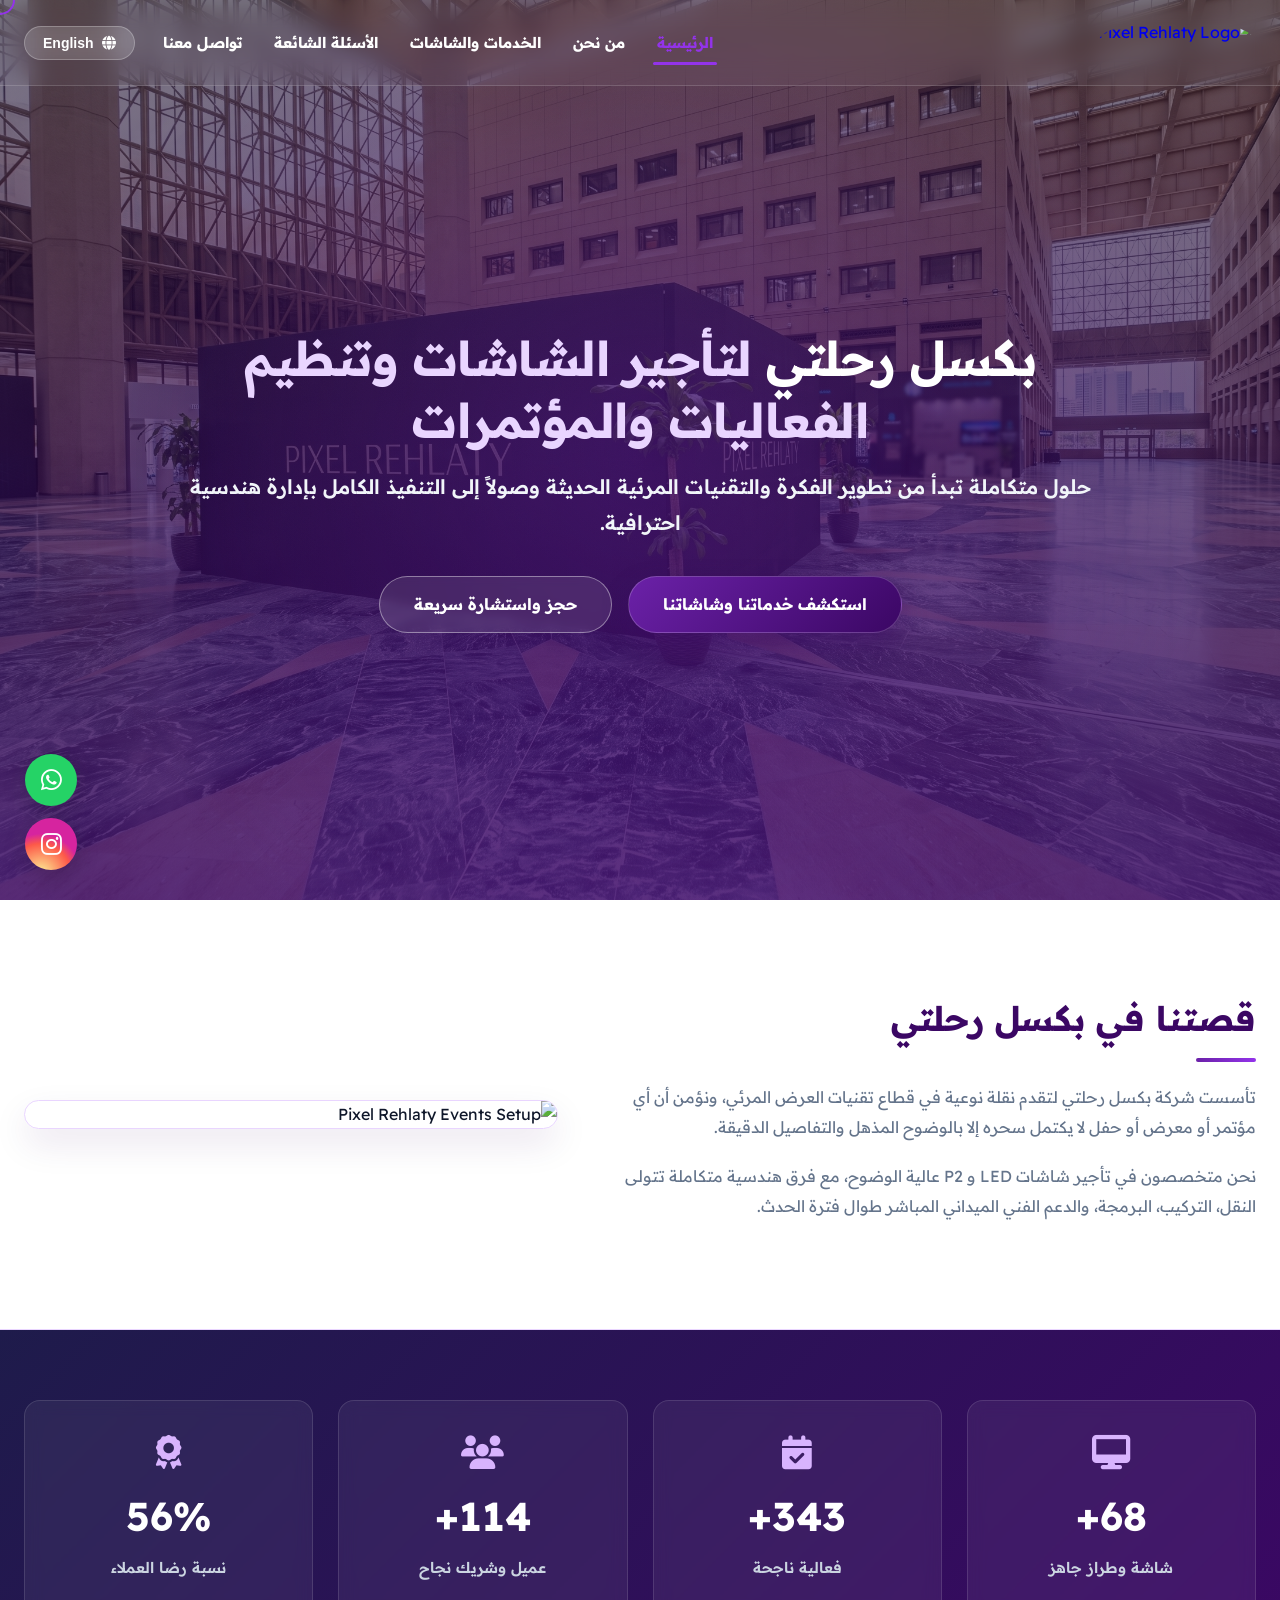
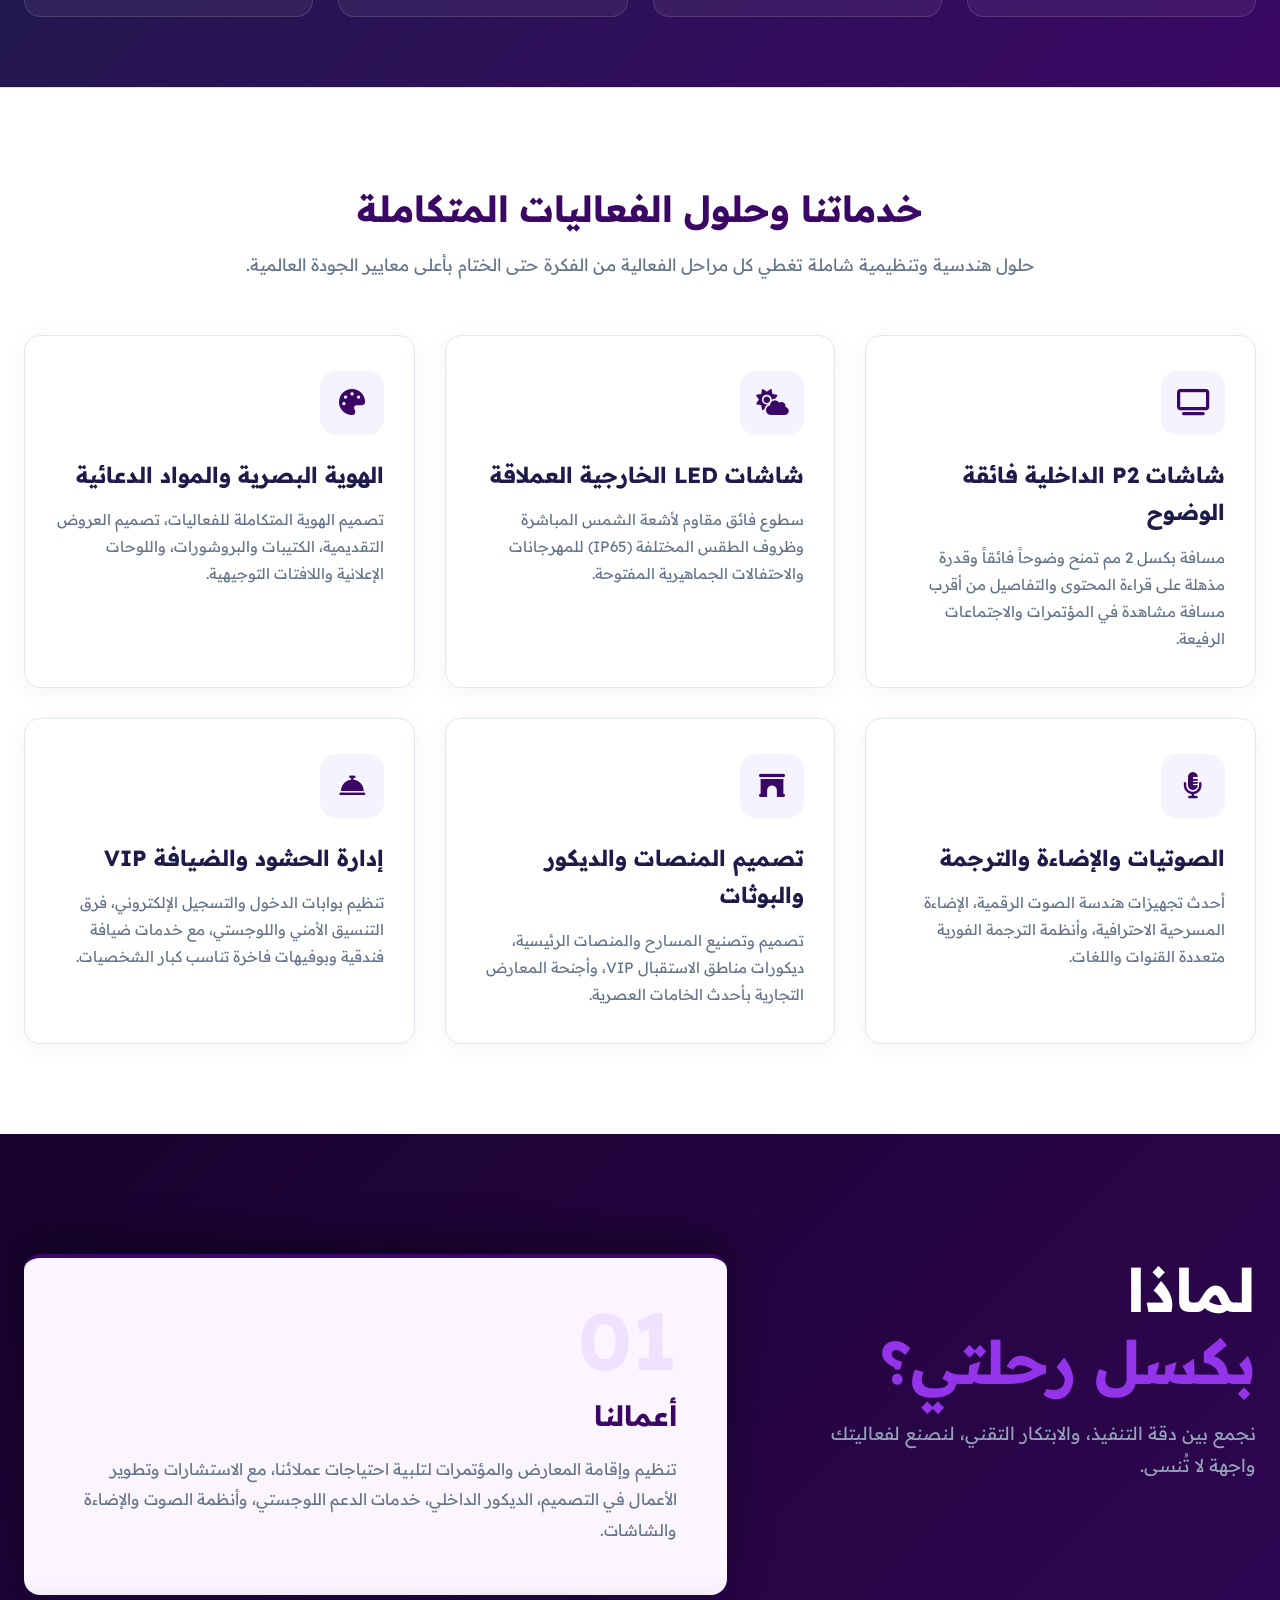
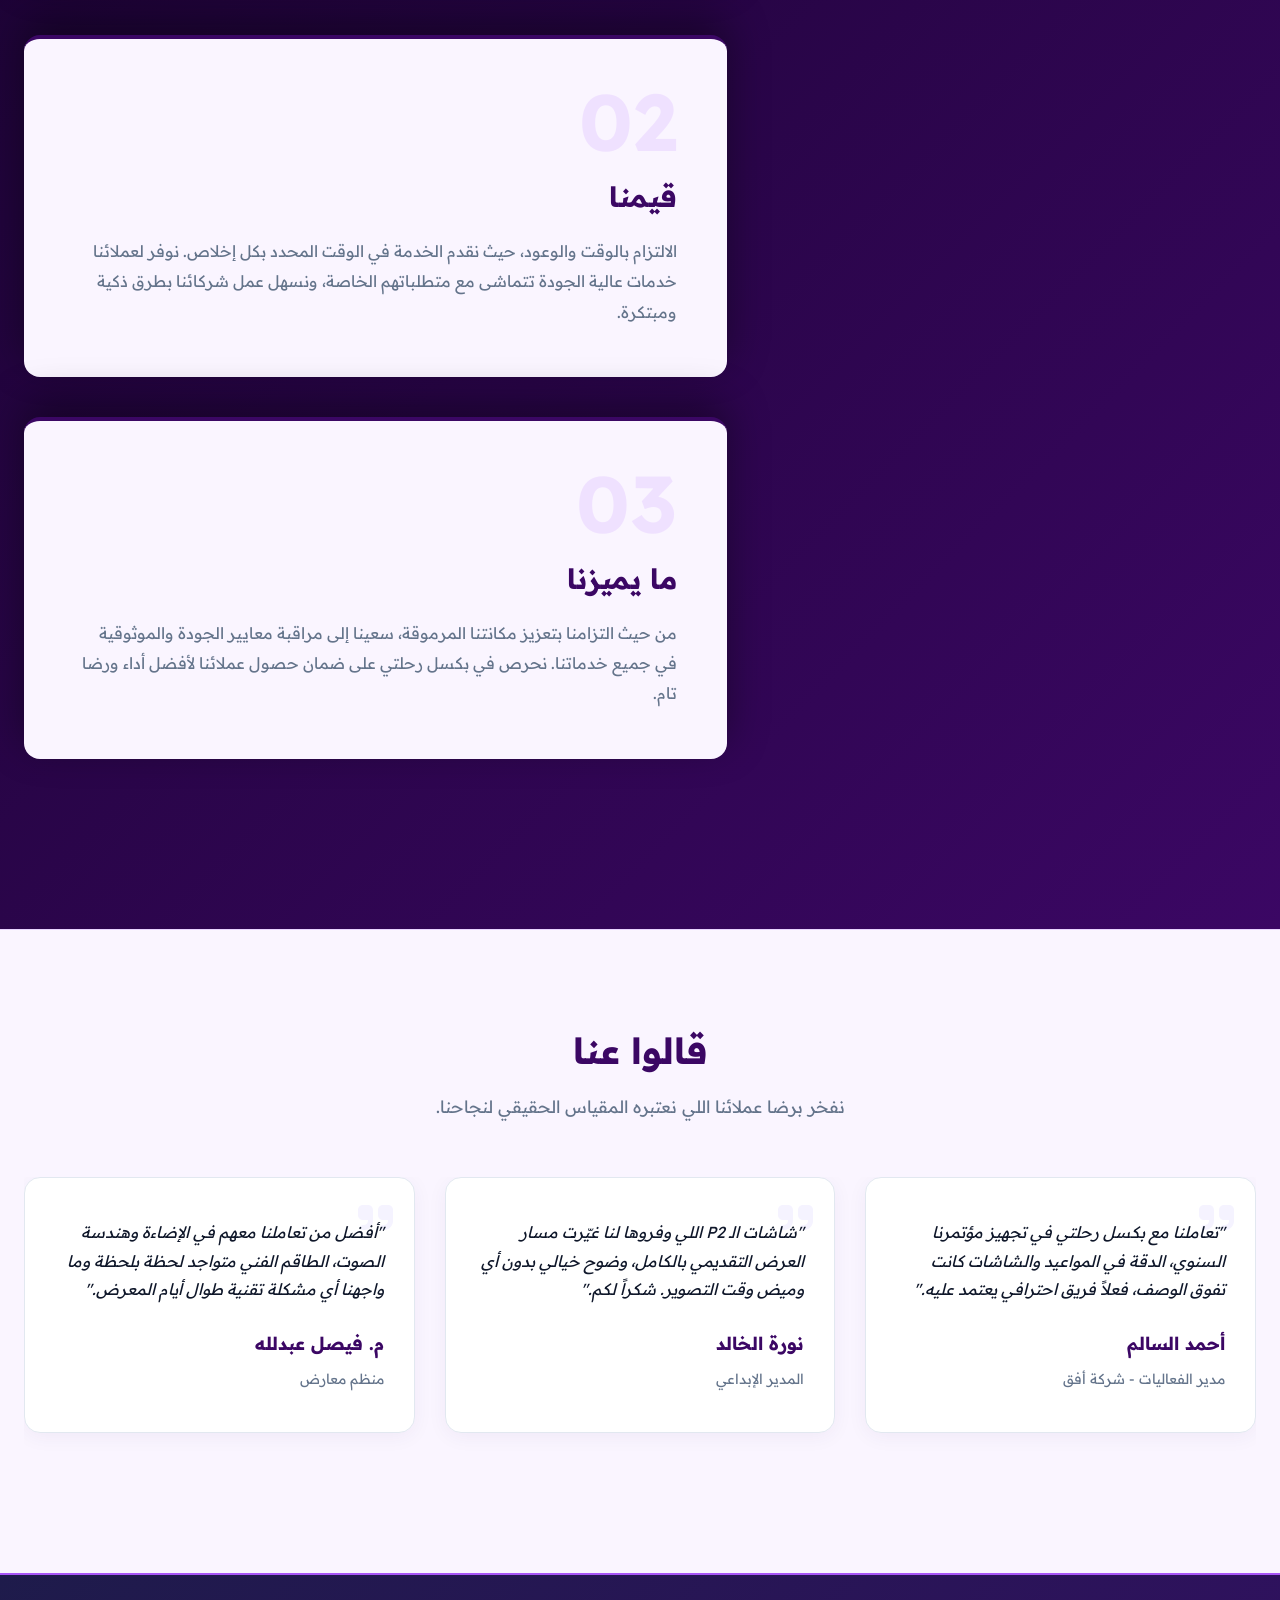
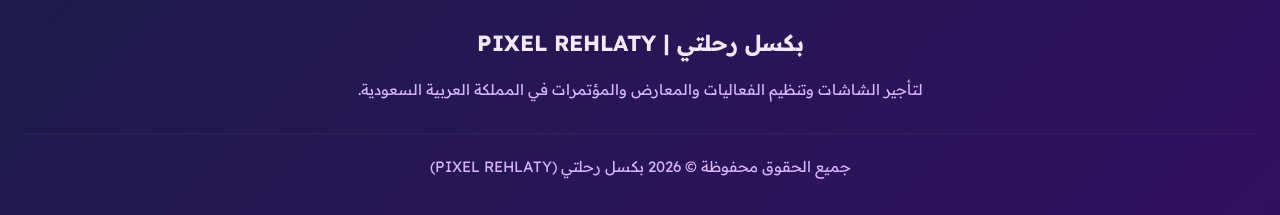
==== index.html @ dc34915f "Add files via upload" ====
<!DOCTYPE html>
<html lang="ar" dir="rtl" id="htmlRoot">
<head>
    <meta name="description" content="شركة بكسل رحلتي لتأجير شاشات LED و P2 الداخلية والخارجية وتنظيم وتجهيز المعارض والمؤتمرات في المملكة العربية السعودية بأعلى دقة واحترافية.">
    <meta name="keywords" content="تأجير شاشات, شاشات P2, شاشات LED, تنظيم فعاليات, تنظيم مؤتمرات, تأجير شاشات الرياض, بكسل رحلتي, Event Management Saudi">
    <meta name="robots" content="index, follow">
    <meta name="author" content="Pixel Rehlaty">

    <link rel="canonical" href="https://pixelrehlaty.com/">
    <meta property="og:type" content="website">
    <meta property="og:url" content="https://pixelrehlaty.com/">
    <meta property="og:title" content="بكسل رحلتي | تأجير الشاشات وتنظيم الفعاليات والمؤتمرات">
    <meta property="og:description" content="حلول مرئية متكاملة، تأجير شاشات P2 فائقة الوضوح وإدارة شاملة للمؤتمرات والفعاليات.">
    <meta property="og:image" content="https://pixelrehlaty.com/logos/logo.png">

    <meta name="twitter:card" content="summary_large_image">
    <meta name="twitter:title" content="بكسل رحلتي | شاشات LED وتنظيم فعاليات">
    <meta name="twitter:description" content="تأجير شاشات عرض P2 وتنظيم وتجهيز الفعاليات والمعارض بالمملكة.">
    <meta name="twitter:image" content="https://pixelrehlaty.com/logos/logo.png">
    
    <meta charset="UTF-8">
    <meta name="viewport" content="width=device-width, initial-scale=1.0">
    <title data-i18n="index_docTitle">بكسل رحلتي | تأجير الشاشات وتنظيم الفعاليات والمؤتمرات</title>
    
    <link rel="stylesheet" href="https://cdnjs.cloudflare.com/ajax/libs/font-awesome/6.4.0/css/all.min.css">
    <link rel="preconnect" href="https://fonts.googleapis.com">
    <link rel="preconnect" href="https://fonts.gstatic.com" crossorigin>
    <link href="https://fonts.googleapis.com/css2?family=Cairo:wght@200..1000&family=Readex+Pro:wght@160..700&family=Raleway:ital,wght@0,100..900;1,100..900&display=swap" rel="stylesheet">
    <link rel="stylesheet" href="style.css">
    
    <!-- مكتبة Swiper لقسم آراء العملاء -->
    <link rel="stylesheet" href="https://cdn.jsdelivr.net/npm/swiper@10/swiper-bundle.min.css" />
    
    <style>
        /* ضمان فتح الستارة وانكشاف الموقع فوراً وبدون تعليق */
        .page-transition-wrapper {
            position: fixed;
            top: 0;
            left: 0;
            width: 100%;
            height: 100%;
            z-index: 99999;
            pointer-events: none;
            transition: opacity 0.5s ease, visibility 0.5s ease;
        }
        .page-transition-wrapper.hidden {
            opacity: 0;
            visibility: hidden;
        }

        /* هيدر زجاجي نقي تماماً يأخذ شكل الخلفية والصورة وراها مباشرة بدون أي سمار */
        header.site-header,
        header.site-header.theme-dark,
        header.site-header.theme-light {
            background: rgba(255, 255, 255, 0.04) !important;
            backdrop-filter: blur(12px) !important;
            -webkit-backdrop-filter: blur(12px) !important;
            border-bottom: 1px solid rgba(255, 255, 255, 0.15) !important;
        }

        /* تأثير حركة الشعار المغناطيسية مع الماوس */
        .logo {
            display: inline-block;
            transition: transform 0.2s cubic-bezier(0.25, 1, 0.5, 1);
            will-change: transform;
        }

        .logo a {
            display: block;
        }

        .logo img {
            display: block;
            border-radius: 50%;
            pointer-events: none;
        }

        /* تنسيق قسم الفوتر لوحده باللون البنفسجي الملكي */
        footer.site-footer {
            background: linear-gradient(135deg, #1e1b4b 0%, #311060 100%) !important;
            color: #ffffff !important;
            border-top: 2px solid #a855f7 !important;
            padding: 50px 0 30px !important;
        }
        footer.site-footer h3 {
            color: #f3e8ff !important;
            margin-bottom: 15px;
            font-weight: 700;
        }
        footer.site-footer p {
            color: #d8b4fe !important;
        }
    </style>

    <script type="application/ld+json">
    {
      "@context": "https://schema.org",
      "@type": "LocalBusiness",
      "name": "Pixel Rehlaty - بكسل رحلتي",
      "image": "https://pixelrehlaty.com/logos/logo.png",
      "telephone": "+966500000000",
      "email": "info@pixelrehlaty.com",
      "url": "https://pixelrehlaty.com"
    }
    </script>
</head>
<body>

    <!-- ستارة الانتقال الانسيابية (نافذة من الجهتين) -->
    <div class="page-transition-wrapper" id="pageTransition">
        <div class="curtain curtain-right"></div>
        <div class="curtain curtain-left"></div>
        <div class="transition-content">
            <img src="logos/logo.png" alt="Pixel Rehlaty Logo" class="curtain-logo">
        </div>
    </div>

    <!-- مؤشر الفأرة الدائري (العدسة الزجاجية) -->
    <div class="custom-cursor" id="customCursor"></div>

    <!-- السوشيال ميديا باليسار -->
    <div class="floating-social">
        <a href="https://wa.me/966500000000" target="_blank" class="floating-whatsapp" title="WhatsApp"><i class="fa-brands fa-whatsapp"></i></a>
        <a href="https://instagram.com/pixelrehlaty" target="_blank" class="floating-instagram" title="Instagram"><i class="fa-brands fa-instagram"></i></a>
    </div>

    <!-- زر التقدم الدائري باليمين -->
    <div class="progress-wrap" id="scrollProgress">
        <svg class="progress-circle svg-content" width="100%" height="100%" viewBox="-1 -1 102 102" style="display:none;">
            <path d="M50,1 a49,49 0 0,1 0,98 a49,49 0 0,1 0,-98" />
        </svg>
        <div class="progress-value">
            <i class="fa-solid fa-arrow-up"></i>
        </div>
    </div>

    <!-- الهيدر الذكي -->
    <header class="site-header">
        <div class="container header-flex">
            <div class="logo">
                <a href="#hero">
                    <img src="logos/logo.png" alt="Pixel Rehlaty Logo">
                </a>
            </div>

            <nav class="desktop-nav" id="desktopNav">
                <a href="#hero" class="nav-link active" data-i18n="navHome">الرئيسية</a>
                <a href="#about" class="nav-link" data-i18n="navAbout">من نحن</a>
                <a href="#services" class="nav-link" data-i18n="navServices">الخدمات والشاشات</a>
                <a href="faq.html" data-i18n="navFaq">الأسئلة الشائعة</a>
                <a href="contact.html" data-i18n="navContact">تواصل معنا</a>
                
                <div class="nav-actions">
                    <button class="lang-btn" id="langSwitchBtn" onclick="toggleLanguage()">
                        <i class="fa-solid fa-globe"></i>
                        <span>English</span>
                    </button>
                </div>
            </nav>

            <button class="hamburger-btn" id="hamburgerBtn" aria-label="Toggle Navigation">
                <i class="fa-solid fa-bars" id="hamburgerIcon"></i>
            </button>
        </div>
    </header>

    <!-- 1. قسم الرئيسية -->
    <section id="hero" class="hero-art-section" data-theme="dark">
        <div class="hero-art-content">
            <h1 data-i18n="heroTitle">بكسل رحلتي <span>لتأجير الشاشات وتنظيم الفعاليات والمؤتمرات</span></h1>
            <p data-i18n="heroSubtitle">حلول متكاملة تبدأ من تطوير الفكرة والتقنيات المرئية الحديثة وصولاً إلى التنفيذ الكامل بإدارة هندسية احترافية.</p>
            <div class="hero-cta-group">
                <a href="#services" class="btn-solid-purple" data-i18n="btnServices">استكشف خدماتنا وشاشاتنا</a>
                <a href="https://wa.me/966500000000" target="_blank" class="btn-outline-white" data-i18n="btnWhatsapp">حجز واستشارة سريعة</a>
            </div>
        </div>
    </section>

    <!-- 2. قسم من نحن (خلفية بيضاء) -->
    <section id="about" class="about-story-section" data-theme="light">
        <div class="container story-container">
            <div class="story-text">
                <h2 data-i18n="story_title">قصتنا في بكسل رحلتي</h2>
                <p data-i18n="story_p1">تأسست شركة بكسل رحلتي لتقدم نقلة نوعية في قطاع تقنيات العرض المرئي، ونؤمن أن أي مؤتمر أو معرض أو حفل لا يكتمل سحره إلا بالوضوح المذهل والتفاصيل الدقيقة.</p>
                <p data-i18n="story_p2">نحن متخصصون في تأجير شاشات LED و P2 عالية الوضوح، مع فرق هندسية متكاملة تتولى النقل، التركيب، البرمجة، والدعم الفني الميداني المباشر طوال فترة الحدث.</p>
            </div>
            <div class="story-image-box">
                <img src="https://images.unsplash.com/photo-1511578314322-379afb476865?ixlib=rb-4.0.3&auto=format&fit=crop&w=800&q=80" alt="Pixel Rehlaty Events Setup">
            </div>
        </div>
    </section>

    <!-- قسم العدادات (خلفية بنفسجية داكنة) -->
    <section class="stats-section" data-theme="dark">
        <div class="container">
            <div class="stats-grid">
                <div class="stat-card">
                    <i class="fa-solid fa-desktop"></i>
                    <div class="number" data-target="120" data-suffix="+">0</div>
                    <div class="label" data-i18n="stat_screens">شاشة وطراز جاهز</div>
                </div>
                <div class="stat-card">
                    <i class="fa-solid fa-calendar-check"></i>
                    <div class="number" data-target="600" data-suffix="+">0</div>
                    <div class="label" data-i18n="stat_events">فعالية ناجحة</div>
                </div>
                <div class="stat-card">
                    <i class="fa-solid fa-users"></i>
                    <div class="number" data-target="200" data-suffix="+">0</div>
                    <div class="label" data-i18n="stat_clients">عميل وشريك نجاح</div>
                </div>
                <div class="stat-card">
                    <i class="fa-solid fa-award"></i>
                    <div class="number" data-target="99" data-suffix="%">0</div>
                    <div class="label" data-i18n="stat_satisfaction">نسبة رضا العملاء</div>
                </div>
            </div>
        </div>
    </section>

    <!-- 3. قسم الخدمات (خلفية بيضاء) -->
    <section id="services" class="section-padding" data-theme="light">
        <div class="container">
            <div class="section-title">
                <h2 data-i18n="services_heroTitle">خدماتنا وحلول الفعاليات المتكاملة</h2>
                <p data-i18n="services_heroDesc">حلول هندسية وتنظيمية شاملة تغطي كل مراحل الفعالية من الفكرة حتى الختام بأعلى معايير الجودة العالمية.</p>
            </div>
            <div class="grid-3">
                <div class="pro-card">
                    <div class="pro-card-icon"><i class="fa-solid fa-tv"></i></div>
                    <h3 data-i18n="s1Title">شاشات P2 الداخلية فائقة الوضوح</h3>
                    <p data-i18n="s1Desc">مسافة بكسل 2 مم تمنح وضوحاً فائقاً وقدرة مذهلة على قراءة المحتوى والتفاصيل من أقرب مسافة مشاهدة في المؤتمرات والاجتماعات الرفيعة.</p>
                </div>
                <div class="pro-card">
                    <div class="pro-card-icon"><i class="fa-solid fa-cloud-sun"></i></div>
                    <h3 data-i18n="s2Title">شاشات LED الخارجية العملاقة</h3>
                    <p data-i18n="s2Desc">سطوع فائق مقاوم لأشعة الشمس المباشرة وظروف الطقس المختلفة (IP65) للمهرجانات والاحتفالات الجماهيرية المفتوحة.</p>
                </div>
                <div class="pro-card">
                    <div class="pro-card-icon"><i class="fa-solid fa-palette"></i></div>
                    <h3 data-i18n="s3Title">الهوية البصرية والمواد الدعائية</h3>
                    <p data-i18n="s3Desc">تصميم الهوية المتكاملة للفعاليات، تصميم العروض التقديمية، الكتيبات والبروشورات، واللوحات الإعلانية واللافتات التوجيهية.</p>
                </div>
                <div class="pro-card">
                    <div class="pro-card-icon"><i class="fa-solid fa-microphone-lines"></i></div>
                    <h3 data-i18n="s4Title">الصوتيات والإضاءة والترجمة</h3>
                    <p data-i18n="s4Desc">أحدث تجهيزات هندسة الصوت الرقمية، الإضاءة المسرحية الاحترافية، وأنظمة الترجمة الفورية متعددة القنوات واللغات.</p>
                </div>
                <div class="pro-card">
                    <div class="pro-card-icon"><i class="fa-solid fa-archway"></i></div>
                    <h3 data-i18n="s5Title">تصميم المنصات والديكور والبوثات</h3>
                    <p data-i18n="s5Desc">تصميم وتصنيع المسارح والمنصات الرئيسية، ديكورات مناطق الاستقبال VIP، وأجنحة المعارض التجارية بأحدث الخامات العصرية.</p>
                </div>
                <div class="pro-card">
                    <div class="pro-card-icon"><i class="fa-solid fa-bell-concierge"></i></div>
                    <h3 data-i18n="s6Title">إدارة الحشود والضيافة VIP</h3>
                    <p data-i18n="s6Desc">تنظيم بوابات الدخول والتسجيل الإلكتروني، فرق التنسيق الأمني واللوجستي، مع خدمات ضيافة فندقية وبوفيهات فاخرة تناسب كبار الشخصيات.</p>
                </div>
            </div>
        </div>
    </section>

    <!-- البطاقات المتراكمة (خلفية بنفسجية داكنة) -->
    <section class="sticky-cards-section" data-theme="dark">
        <div class="container">
            <div class="sticky-cards-layout">
                <div class="sticky-title-side">
                    <h2>لماذا<br><span>بكسل رحلتي؟</span></h2>
                    <p>نجمع بين دقة التنفيذ، والابتكار التقني، لنصنع لفعاليتك واجهة لا تُنسى.</p>
                </div>
                <div class="sticky-cards-container">
                    <div class="sticky-card card-1">
                        <div class="card-number">01</div>
                        <h3>أعمالنا</h3>
                        <p>تنظيم وإقامة المعارض والمؤتمرات لتلبية احتياجات عملائنا، مع الاستشارات وتطوير الأعمال في التصميم، الديكور الداخلي، خدمات الدعم اللوجستي، وأنظمة الصوت والإضاءة والشاشات.</p>
                    </div>
                    <div class="sticky-card card-2">
                        <div class="card-number">02</div>
                        <h3>قيمنا</h3>
                        <p>الالتزام بالوقت والوعود، حيث نقدم الخدمة في الوقت المحدد بكل إخلاص. نوفر لعملائنا خدمات عالية الجودة تتماشى مع متطلباتهم الخاصة، ونسهل عمل شركائنا بطرق ذكية ومبتكرة.</p>
                    </div>
                    <div class="sticky-card card-3">
                        <div class="card-number">03</div>
                        <h3>ما يميزنا</h3>
                        <p>من حيث التزامنا بتعزيز مكانتنا المرموقة، سعينا إلى مراقبة معايير الجودة والموثوقية في جميع خدماتنا. نحرص في بكسل رحلتي على ضمان حصول عملائنا لأفضل أداء ورضا تام.</p>
                    </div>
                </div>
            </div>
        </div>
    </section>

    <!-- 4. قسم آراء العملاء (خلفية فاتحة) -->
    <section class="testimonials-section" data-theme="light">
        <div class="container">
            <div class="section-title">
                <h2 data-i18n="testimonialsTitle">قالوا عنا</h2>
                <p data-i18n="testimonialsSubtitle">نفخر برضا عملائنا اللي نعتبره المقياس الحقيقي لنجاحنا.</p>
            </div>
            
            <div class="swiper testimonialsSwiper">
                <div class="swiper-wrapper">
                    <div class="swiper-slide">
                        <div class="testimonial-card">
                            <i class="fa-solid fa-quote-right quote-icon"></i>
                            <p class="testimonial-text">"تعاملنا مع بكسل رحلتي في تجهيز مؤتمرنا السنوي، الدقة في المواعيد والشاشات كانت تفوق الوصف، فعلاً فريق احترافي يعتمد عليه."</p>
                            <div class="client-info">
                                <h4>أحمد السالم</h4>
                                <span>مدير الفعاليات - شركة أفق</span>
                            </div>
                        </div>
                    </div>
                    <div class="swiper-slide">
                        <div class="testimonial-card">
                            <i class="fa-solid fa-quote-right quote-icon"></i>
                            <p class="testimonial-text">"شاشات الـ P2 اللي وفروها لنا غيّرت مسار العرض التقديمي بالكامل، وضوح خيالي بدون أي وميض وقت التصوير. شكراً لكم."</p>
                            <div class="client-info">
                                <h4>نورة الخالد</h4>
                                <span>المدير الإبداعي</span>
                            </div>
                        </div>
                    </div>
                    <div class="swiper-slide">
                        <div class="testimonial-card">
                            <i class="fa-solid fa-quote-right quote-icon"></i>
                            <p class="testimonial-text">"أفضل من تعاملنا معهم في الإضاءة وهندسة الصوت، الطاقم الفني متواجد لحظة بلحظة وما واجهنا أي مشكلة تقنية طوال أيام المعرض."</p>
                            <div class="client-info">
                                <h4>م. فيصل عبدلله</h4>
                                <span>منظم معارض</span>
                            </div>
                        </div>
                    </div>
                </div>
                <div class="swiper-pagination"></div>
            </div>
        </div>
    </section>

    <!-- الفوتر البنفسجي الملكي -->
    <footer class="site-footer" data-theme="dark">
        <div class="container footer-content">
            <h3>بكسل رحلتي | PIXEL REHLATY</h3>
            <p data-i18n="footerNote">لتأجير الشاشات وتنظيم الفعاليات والمعارض والمؤتمرات في المملكة العربية السعودية.</p>
            <div class="footer-copy">
                <p data-i18n="footerRights">جميع الحقوق محفوظة © 2026 بكسل رحلتي (PIXEL REHLATY)</p>
            </div>
        </div>
    </footer>
    
    <!-- السكربتات الأساسية -->
    <script src="https://cdn.jsdelivr.net/npm/swiper@10/swiper-bundle.min.js"></script>
    <script src="lang.js"></script>

    <!-- السكربت الخاص بحركة الشعار المغناطيسية تبعا للماوس -->
    <script>
        document.addEventListener('DOMContentLoaded', () => {
            const logo = document.querySelector('.logo');
            if (logo) {
                logo.addEventListener('mousemove', (e) => {
                    const rect = logo.getBoundingClientRect();
                    const x = e.clientX - rect.left - rect.width / 2;
                    const y = e.clientY - rect.top - rect.height / 2;
                    
                    logo.style.transform = `translate(${x * 0.25}px, ${y * 0.25}px) scale(1.06)`;
                });

                logo.addEventListener('mouseleave', () => {
                    logo.style.transform = 'translate(0px, 0px) scale(1)';
                });
            }
        });
    </script>

    <!-- السكربت الذكي لتحديد الرابط النشط تلقائياً -->
    <script>
        document.addEventListener("DOMContentLoaded", function() {
            const navLinks = document.querySelectorAll('.desktop-nav .nav-link');
            const sections = document.querySelectorAll('section[id], footer[id]');

            window.addEventListener('scroll', function() {
                let currentSectionId = '';
                let scrollPosition = window.scrollY + 200;
                sections.forEach(sec => {
                    const sectionTop = sec.offsetTop;
                    const sectionHeight = sec.offsetHeight;
                    const sectionId = sec.getAttribute('id');

                    if (scrollPosition >= sectionTop && scrollPosition < sectionTop + sectionHeight) {
                        currentSectionId = sectionId;
                    }
                });

                navLinks.forEach(link => {
                    link.classList.remove('active');
                    const href = link.getAttribute('href');
                    if (href === '#' + currentSectionId) {
                        link.classList.add('active');
                    }
                });
            });
        });
    </script>

    <!-- سكربت العدادات والسلايدر وزر التقدم -->
    <script>
        document.addEventListener('DOMContentLoaded', function() {
            var swiper = new Swiper('.testimonialsSwiper', {
                slidesPerView: 1,
                spaceBetween: 30,
                loop: true,
                autoplay: { delay: 4000, disableOnInteraction: false },
                pagination: { el: '.swiper-pagination', clickable: true },
                breakpoints: { 768: { slidesPerView: 2 }, 1024: { slidesPerView: 3 } }
            });

            document.querySelectorAll('.desktop-nav a[href^="#"]').forEach(anchor => {
                anchor.addEventListener('click', function (e) {
                    e.preventDefault();
                    document.querySelector(this.getAttribute('href')).scrollIntoView({ behavior: 'smooth' });
                    document.getElementById('desktopNav').classList.remove('active');
                    const icon = document.getElementById('hamburgerIcon');
                    if(icon.classList.contains('fa-xmark')) {
                        icon.classList.remove('fa-xmark');
                        icon.classList.add('fa-bars');
                    }
                });
            });

            const scrollProgress = document.getElementById('scrollProgress');
            if (scrollProgress) {
                const updateProgress = () => {
                    const scrollTotal = document.documentElement.scrollTop || document.body.scrollTop;
                    const height = document.documentElement.scrollHeight - document.documentElement.clientHeight;
                    const scrollPercentage = height > 0 ? Math.round((scrollTotal / height) * 100) : 0;
                    
                    scrollProgress.style.background = `conic-gradient(var(--accent-light) ${scrollPercentage}%, var(--purple-soft) ${scrollPercentage}%)`;
                    
                    if (scrollTotal > 100) scrollProgress.classList.add('active-progress');
                    else scrollProgress.classList.remove('active-progress');
                };
                window.addEventListener('scroll', updateProgress);
                scrollProgress.addEventListener('click', () => {
                    window.scrollTo({ top: 0, behavior: 'smooth' });
                });
            }
        });

        const speed = 2500;
        let animated = false;
        function startCounters() {
            const statsSection = document.querySelector('.stats-section');
            if (!statsSection) return;
            const rect = statsSection.getBoundingClientRect();
            if (rect.top < window.innerHeight && rect.bottom >= 0 && !animated) {
                animated = true;
                const counters = document.querySelectorAll('.stat-card .number');
                counters.forEach(counter => {
                    const target = +counter.getAttribute('data-target');
                    const suffix = counter.getAttribute('data-suffix') || '';
                    const startTime = performance.now();
                    function updateCount(currentTime) {
                        const elapsed = currentTime - startTime;
                        const progress = Math.min(elapsed / speed, 1);
                        const current = Math.floor(progress * target);
                        counter.textContent = current + suffix;
                        if (progress < 1) { requestAnimationFrame(updateCount); } 
                        else { counter.textContent = target + suffix; }
                    }
                    requestAnimationFrame(updateCount);
                });
            }
        }
        window.addEventListener('scroll', startCounters);
        window.addEventListener('load', startCounters);
    </script>
    
    <!-- كود حركة الماوس (العدسة الزجاجية) - مستثنى منه الشعار -->
    <script>
        document.addEventListener('DOMContentLoaded', () => {
            const cursor = document.getElementById('customCursor');
            if (cursor && !window.matchMedia("(max-width: 992px)").matches) {
                document.addEventListener('mousemove', (e) => {
                    requestAnimationFrame(() => {
                        cursor.style.left = e.clientX + 'px';
                        cursor.style.top = e.clientY + 'px';
                    });
                });
                const interactiveElements = document.querySelectorAll('a:not(.logo a), button, input, .pro-card, .testimonial-card');
                interactiveElements.forEach(el => {
                    el.addEventListener('mouseenter', () => { cursor.classList.add('cursor-hover'); });
                    el.addEventListener('mouseleave', () => { cursor.classList.remove('cursor-hover'); });
                });
                document.addEventListener('mouseout', () => { cursor.style.opacity = '0'; });
                document.addEventListener('mouseover', () => { cursor.style.opacity = '1'; });
            }
        });
    </script>

    <!-- سكربت الانتقال بين الصفحات (حركة الستارة) -->
    <script>
        document.addEventListener("DOMContentLoaded", function() {
            const overlay = document.getElementById('pageTransition');
            
            setTimeout(() => {
                if (overlay) overlay.classList.add('hidden');
            }, 300);

            document.querySelectorAll('a').forEach(link => {
                link.addEventListener('click', function(e) {
                    const targetHref = this.getAttribute('href');
                    
                    if (targetHref && !targetHref.startsWith('#') && !targetHref.startsWith('http') && !targetHref.startsWith('tel') && !targetHref.startsWith('mailto')) {
                        e.preventDefault();
                        if (overlay) overlay.classList.remove('hidden');
                        
                        setTimeout(() => {
                            window.location.href = targetHref;
                        }, 700);
                    }
                });
            });
        });
    </script>
</body>
</html>
---- style.css ----
/* ==========================================================================
   بكسل رحلتي - PIXEL REHLATY | Unified Design System (Purple Royal Edition)
   ========================================================================== */

@import url('https://fonts.googleapis.com/css2?family=Cairo:wght@400;600;700;800;900&family=Inter:wght@400;500;600;700;800&display=swap');

:root {
    /* باليت الألوان الملكية مستوحاة من البروفايل */
    --primary: #3b0764;          /* بنفسجي ملكي غامق */
    --primary-hover: #2e1065;    /* بنفسجي داكن جداً */
    --accent: #6b21a8;           /* بنفسجي متوسط جذاب */
    --accent-light: #9333ea;     /* توهج بنفسجي مشرق */
    --purple-soft: #f5f3ff;      /* خلفية بنفسجية ناعمة جداً */
    --purple-border: #e9d5ff;    /* حدود بنفسجية رقيقة */
    
    /* ألوان الأساسيات */
    --dark-pure: #090611;        /* أسود فاحم بلمسة بنفسجية خفيفة */
    --dark-slate: #1e1b4b;       /* كحلي بنفسجي داكن للعناوين */
    --text-main: #0f172a;        /* نص أسود داكن ومريح للقراءة */
    --text-muted: #64748b;       /* نص رمادي ثانوي */
    --text-light: #ffffff;
    
    --bg-white: #ffffff;
    --bg-surface: #faf5ff;
    --bg-card: #ffffff;
    
    --border-light: #e2e8f0;
    --shadow-subtle: 0 4px 20px rgba(59, 7, 100, 0.05);
    --shadow-elevated: 0 15px 35px rgba(59, 7, 100, 0.1);
    --radius-sm: 8px;
    --radius-md: 16px;
    --radius-lg: 24px;
}

* {
    margin: 0;
    padding: 0;
    box-sizing: border-box;
}

body {
  font-family: "Readex Pro", sans-serif;
    background-color: var(--bg-white);
    color: var(--text-main);
    line-height: 1.7;
    overflow-x: hidden;
    transition: all 0.3s ease;
}

[dir="ltr"] body {
  font-family: "Raleway", sans-serif;
}

.container {
    max-width: 1280px;
    margin: 0 auto;
    padding: 0 24px;
}

/* --- الهيدر الموحد لجميع الصفحات --- */
.site-header {
    position: fixed; /* لتثبيته مباشرة فوق الصورة */
    top: 0;
    left: 0;
    width: 100%;
    z-index: 1000;
}

.header-flex {
    display: flex;
    align-items: center;
    justify-content: space-between;
    height: 85px;
}
.logo a {
    display: flex;
    align-items: center;
    gap: 12px;
    text-decoration: none;
}

.logo img {
    height: 48px;
    width: auto;
    object-fit: contain;
}

.desktop-nav {
    display: flex;
    gap: 24px;
    align-items: center;
}

.desktop-nav a {
    position: relative;
    text-decoration: none;
    color: #e2e8f0;
    font-size: 15px;
    font-weight: 700;
    padding: 8px 4px;
    transition: color 0.3s ease;
}

.desktop-nav a::after {
    content: '';
    position: absolute;
    bottom: -2px;
    left: 0;
    width: 0;
    height: 3px;
    background-color: var(--accent-light);
    border-radius: 2px;
    transition: width 0.3s cubic-bezier(0.4, 0, 0.2, 1);
}

[dir="rtl"] .desktop-nav a::after {
    left: auto;
    right: 0;
}

.desktop-nav a:hover,
.desktop-nav a.active {
    color: #ffffff;
    text-shadow: 0 0 10px rgba(255, 255, 255, 0.5);
}

.desktop-nav a:hover::after,
.desktop-nav a.active::after {
    width: 100%;
}
.nav-actions {
    display: flex;
    align-items: center;
    gap: 12px;
}

.lang-btn {
    display: inline-flex;
    align-items: center;
    gap: 8px;
    background: rgba(255, 255, 255, 0.15);
    backdrop-filter: blur(8px);
    color: #ffffff;
    border: 1px solid rgba(255, 255, 255, 0.25);
    padding: 8px 18px;
    border-radius: 30px;
    font-weight: 700;
    font-size: 14px;
    cursor: pointer;
    transition: all 0.3s ease;
}

.lang-btn:hover {
    background: var(--accent);
    color: #ffffff;
    border-color: var(--accent-light);
}
.header-cta {
    background-color: var(--primary);
    color: #ffffff !important;
    padding: 10px 22px;
    border-radius: 30px;
    font-size: 14px;
    font-weight: 700;
    text-decoration: none;
    transition: all 0.3s ease;
    box-shadow: 0 4px 15px rgba(59, 7, 100, 0.2);
}

.header-cta:hover {
    background-color: var(--accent);
    transform: translateY(-2px);
    box-shadow: 0 6px 20px rgba(59, 7, 100, 0.3);
}

.header-cta::after {
    display: none !important;
}

/* زر الهمبرغر */
.hamburger-btn {
    display: none;
    background: none;
    border: none;
    font-size: 26px;
    color: #ffffff;
    cursor: pointer;
}

/* الأزرار العائمة */
.floating-social {
    position: fixed;
    right: 25px;
    bottom: 30px;
    z-index: 999;
    display: flex;
    flex-direction: column;
    gap: 12px;
}

[dir="rtl"] .floating-social {
    right: auto;
    left: 25px;
}

.floating-social a {
    width: 52px;
    height: 52px;
    border-radius: 50%;
    display: flex;
    align-items: center;
    justify-content: center;
    color: #fff;
    font-size: 24px;
    text-decoration: none;
    box-shadow: 0 8px 25px rgba(0,0,0,0.15);
    transition: transform 0.3s ease;
}

.floating-social a:hover {
    transform: scale(1.12);
}

.floating-whatsapp { background-color: #25d366; }
.floating-instagram { background: radial-gradient(circle at 30% 107%, #fdf497 0%, #fd5949 45%, #d6249f 60%); }

.hero-art-section {
    position: relative;
    min-height: 100vh; /* يغطي الشاشة بالكامل من الأعلى للأسفل */
    display: flex;
    align-items: center;
    justify-content: center;
    text-align: center;
    padding: 160px 20px 100px; /* مسافة 160px علوية لعدم ملامسة النصوص للهيدر */
    
    background-image: 
        linear-gradient(180deg, rgba(15, 7, 30, 0.55) 0%, rgba(59, 7, 100, 0.82) 100%), 
        url('homepng.jpg');
        
    background-size: cover;
    background-position: center center;
    background-repeat: no-repeat;
    background-attachment: fixed;
    color: #ffffff;
    overflow: hidden;
}

.hero-art-section::after {
    content: '';
    position: absolute;
    top: 0;
    left: 0;
    right: 0;
    bottom: 0;
    background: radial-gradient(circle at center, rgba(107, 33, 168, 0.35) 0%, transparent 75%);
    pointer-events: none;
    z-index: 1;
}

.hero-art-content {
    max-width: 950px;
    margin: 0 auto;
    position: relative;
    z-index: 2;
}

.hero-art-badge {
    display: inline-block;
    background: rgba(255, 255, 255, 0.15);
    backdrop-filter: blur(8px);
    border: 1px solid rgba(255, 255, 255, 0.3);
    color: #f5f3ff;
    padding: 8px 24px;
    border-radius: 30px;
    font-weight: 700;
    font-size: 14px;
    margin-bottom: 24px;
}

.hero-art-content h1 {
    font-size: 48px;
    font-weight: 900;
    line-height: 1.3;
    margin-bottom: 18px;
    letter-spacing: -0.5px;
  font-family: "Readex Pro", sans-serif;

}

.hero-art-content h1 span {
    color: #e9d5ff;
  font-family: "Readex Pro", sans-serif;

}

.hero-art-content p {
    font-size: 20px;
    color: #f1f5f9;
    font-weight: 600;
    margin-bottom: 35px;
    line-height: 1.8;
}

.hero-cta-group {
    display: flex;
    gap: 16px;
    justify-content: center;
    flex-wrap: wrap;
}

.btn-solid-purple {
    background: linear-gradient(135deg, #6b21a8, #3b0764);
    color: #ffffff;
    padding: 14px 34px;
    border-radius: 30px;
    font-weight: 800;
    text-decoration: none;
    font-size: 16px;
    border: 1px solid rgba(255, 255, 255, 0.2);
    box-shadow: 0 10px 25px rgba(59, 7, 100, 0.4);
    transition: all 0.3s ease;
}

.btn-solid-purple:hover {
    transform: translateY(-3px);
    box-shadow: 0 15px 30px rgba(59, 7, 100, 0.6);
}

.btn-outline-white {
    background: rgba(255, 255, 255, 0.1);
    backdrop-filter: blur(5px);
    color: #ffffff;
    padding: 14px 34px;
    border-radius: 30px;
    font-weight: 700;
    text-decoration: none;
    font-size: 16px;
    border: 1px solid rgba(255, 255, 255, 0.4);
    transition: all 0.3s ease;
}

.btn-outline-white:hover {
    background: #ffffff;
    color: var(--primary);
    transform: translateY(-3px);
}

.inner-hero {
    background: linear-gradient(135deg, #090611 0%, #3b0764 60%, #581c87 100%);
    color: #ffffff;
    padding: 90px 20px 80px;
    text-align: center;
    position: relative;
    border-bottom: 1px solid rgba(255, 255, 255, 0.1);
}

.inner-hero h1 {
    font-size: 42px;
    font-weight: 900;
    margin-bottom: 12px;
}

.inner-hero h1 span {
    color: #d8b4fe;
}

.inner-hero p {
    font-size: 18px;
    color: #e2e8f0;
    max-width: 750px;
    margin: 0 auto;
}

/* --- شريط الشركاء المتحرك اللانهائي (Partners Infinite Marquee) --- */
.partners-section {
    padding: 70px 0;
    background-color: #faf5ff;
    border-top: 1px solid var(--purple-border);
    border-bottom: 1px solid var(--purple-border);
    overflow: hidden;
    position: relative;
}

.partners-header {
    text-align: center;
    margin-bottom: 45px;
}

.partners-header h2 {
    font-size: 32px;
    font-weight: 900;
    color: var(--primary);
}

.partners-header p {
    color: var(--text-muted);
    font-size: 16px;
    margin-top: 6px;
}

.marquee-container {
    display: flex;
    overflow: hidden;
    user-select: none;
    gap: 20px;
    padding: 10px 0;
}

.marquee-track {
    display: flex;
    gap: 20px;
    flex-shrink: 0;
    align-items: center;
    animation: scroll-left 35s linear infinite;
}

.marquee-track.reverse {
    animation: scroll-right 35s linear infinite;
}

.marquee-container:hover .marquee-track {
    animation-play-state: paused;
}

.partner-logo-box {
    width: 200px;
    height: 90px;
    background: #ffffff;
    border: 1px solid var(--border-light);
    border-radius: var(--radius-sm);
    display: flex;
    align-items: center;
    justify-content: center;
    padding: 15px;
    box-shadow: 0 2px 8px rgba(0,0,0,0.03);
    transition: all 0.3s ease;
}

.partner-logo-box:hover {
    border-color: var(--accent);
    transform: translateY(-4px);
    box-shadow: var(--shadow-elevated);
}

.partner-brand-name {
    font-size: 16px;
    font-weight: 800;
    color: #1e1b4b;
    letter-spacing: 0.5px;
    text-align: center;
    text-transform: uppercase;
}

@keyframes scroll-left {
    from { transform: translateX(0); }
    to { transform: translateX(-100%); }
}

@keyframes scroll-right {
    from { transform: translateX(-100%); }
    to { transform: translateX(0); }
}

[dir="rtl"] .marquee-track {
    animation: scroll-right-rtl 35s linear infinite;
}
[dir="rtl"] .marquee-track.reverse {
    animation: scroll-left-rtl 35s linear infinite;
}

@keyframes scroll-right-rtl {
    from { transform: translateX(0); }
    to { transform: translateX(100%); }
}
@keyframes scroll-left-rtl {
    from { transform: translateX(100%); }
    to { transform: translateX(0); }
}

/* --- بطاقات الخدمات والمميزات الفاخرة --- */
.section-padding {
    padding: 90px 0;
}

.section-title {
    text-align: center;
    margin-bottom: 55px;
}

.section-title h2 {
    font-size: 36px;
    font-weight: 900;
    color: var(--primary);
    margin-bottom: 12px;
}

.section-title p {
    color: var(--text-muted);
    font-size: 17px;
}

.grid-3 {
    display: grid;
    grid-template-columns: repeat(auto-fit, minmax(320px, 1fr));
    gap: 30px;
}

.pro-card {
    background: var(--bg-card);
    border: 1px solid var(--border-light);
    border-radius: var(--radius-md);
    padding: 35px 30px;
    box-shadow: var(--shadow-subtle);
    transition: all 0.3s ease;
    display: flex;
    flex-direction: column;
    position: relative;
    overflow: hidden;
}

.pro-card::before {
    content: '';
    position: absolute;
    top: 0;
    left: 0;
    right: 0;
    height: 4px;
    background: linear-gradient(90deg, var(--primary), var(--accent-light));
    opacity: 0;
    transition: opacity 0.3s ease;
}

.pro-card:hover {
    transform: translateY(-8px);
    box-shadow: var(--shadow-elevated);
    border-color: var(--purple-border);
}

.pro-card:hover::before {
    opacity: 1;
}

.pro-card-icon {
    width: 64px;
    height: 64px;
    background: var(--purple-soft);
    color: var(--primary);
    border-radius: 16px;
    display: flex;
    align-items: center;
    justify-content: center;
    font-size: 26px;
    margin-bottom: 22px;
    transition: all 0.3s ease;
}

.pro-card:hover .pro-card-icon {
    background: var(--primary);
    color: #ffffff;
}

.pro-card h3 {
    font-size: 22px;
    font-weight: 800;
    color: var(--dark-slate);
    margin-bottom: 12px;
}

.pro-card p {
    color: var(--text-muted);
    font-size: 15px;
    line-height: 1.8;
}

/* الفوتر الموحد */
.site-footer {
    background-color: #090611;
    color: #94a3b8;
    padding: 50px 0 30px;
    border-top: 1px solid rgba(255, 255, 255, 0.08);
    text-align: center;
}

.footer-content h3 {
    color: #ffffff;
    font-size: 22px;
    font-weight: 900;
    margin-bottom: 10px;
}

.footer-content p {
    font-size: 15px;
    margin-bottom: 6px;
}

.footer-copy {
    margin-top: 30px;
    font-size: 13px;
    color: #64748b;
    border-top: 1px solid rgba(255, 255, 255, 0.05);
    padding-top: 20px;
}

/* التجاوب للشاشات الصغيرة */
@media (max-width: 992px) {
    .hamburger-btn {
        display: block;
    }

    .desktop-nav {
        position: fixed;
        top: 0;
        right: -100%;
        width: 290px;
        height: 100vh;
        background-color: #ffffff;
        box-shadow: -5px 0 30px rgba(0,0,0,0.15);
        flex-direction: column;
        align-items: flex-start;
        padding: 90px 24px 30px;
        gap: 16px;
        transition: right 0.4s ease;
        z-index: 999;
    }

    [dir="rtl"] .desktop-nav {
        right: auto;
        left: -100%;
        box-shadow: 5px 0 30px rgba(0,0,0,0.15);
        transition: left 0.4s ease;
    }

    .desktop-nav.active {
        right: 0;
    }
    [dir="rtl"] .desktop-nav.active {
        left: 0;
    }

    .desktop-nav a {
        width: 100%;
        font-size: 17px;
        padding: 10px 0;
        border-bottom: 1px solid var(--border-light);
    }

    .nav-actions {
        flex-direction: column;
        width: 100%;
        margin-top: 10px;
    }
    .lang-btn, .header-cta {
        width: 100%;
        justify-content: center;
        text-align: center;
    }

    .hero-art-content h1 {
        font-size: 34px;
    }
}
/* ==========================================================================
   أقسام صفحة من نحن (About Us) - الهوية البنفسجية الملكية
   ========================================================================== */

/* قسم القصة */
.about-story-section {
    padding: 90px 0;
    background-color: var(--bg-white);
}

.story-container {
    display: flex;
    align-items: center;
    gap: 60px;
}

.story-text {
    flex: 1.2;
}

.story-text h2 {
    font-size: 34px;
    font-weight: 900;
    color: var(--primary);
    margin-bottom: 20px;
    position: relative;
}

.story-text h2::after {
    content: '';
    display: block;
    width: 60px;
    height: 4px;
    background: linear-gradient(90deg, var(--accent), var(--accent-light));
    margin-top: 10px;
    border-radius: 2px;
}

.story-text p {
    font-size: 16px;
    color: var(--text-muted);
    margin-bottom: 18px;
    line-height: 1.9;
}

.story-image-box {
    flex: 1;
    border-radius: var(--radius-lg);
    overflow: hidden;
    box-shadow: var(--shadow-elevated);
    border: 1px solid var(--purple-border);
}

.story-image-box img {
    width: 100%;
    height: 100%;
    max-height: 420px;
    object-fit: cover;
    display: block;
    transition: transform 0.5s ease;
}

.story-image-box:hover img {
    transform: scale(1.04);
}

/* قسم العدادات الرقمية */
.stats-section {
    background: linear-gradient(135deg, #1e1b4b 0%, #3b0764 100%);
    color: #ffffff;
    padding: 70px 0;
    border-top: 1px solid var(--purple-border);
    border-bottom: 1px solid var(--purple-border);
}

.stats-grid {
    display: grid;
    grid-template-columns: repeat(auto-fit, minmax(220px, 1fr));
    gap: 25px;
    text-align: center;
}

.stat-card {
    background: rgba(255, 255, 255, 0.06);
    border: 1px solid rgba(255, 255, 255, 0.12);
    padding: 35px 20px;
    border-radius: var(--radius-md);
    backdrop-filter: blur(8px);
    transition: all 0.3s ease;
}

.stat-card:hover {
    transform: translateY(-6px);
    background: rgba(255, 255, 255, 0.12);
    border-color: var(--accent-light);
    box-shadow: 0 10px 25px rgba(0, 0, 0, 0.3);
}

.stat-card i {
    font-size: 34px;
    color: #d8b4fe;
    margin-bottom: 12px;
}

.stat-card .number {
    font-size: 40px;
    font-weight: 900;
    color: #ffffff;
    margin-bottom: 5px;
}

.stat-card .label {
    font-size: 15px;
    color: #cbd5e1;
    font-weight: 600;
}

/* قسم محطات في مسيرتنا (Timeline) */
.timeline-section {
    padding: 100px 0;
    background-color: var(--bg-surface);
}

.timeline-pro {
    max-width: 900px;
    margin: 0 auto;
    position: relative;
    padding: 20px 0;
}

.timeline-pro::before {
    content: '';
    position: absolute;
    top: 0;
    bottom: 0;
    left: 50%;
    width: 3px;
    background: linear-gradient(to bottom, var(--primary), var(--accent-light), var(--primary));
    transform: translateX(-50%);
    border-radius: 3px;
}

[dir="rtl"] .timeline-pro::before {
    left: auto;
    right: 50%;
    transform: translateX(50%);
}

.timeline-pro-item {
    display: flex;
    justify-content: flex-start;
    align-items: center;
    margin-bottom: 50px;
    position: relative;
    width: 100%;
}

.timeline-pro-item:nth-child(even) {
    justify-content: flex-end;
}

.timeline-pro-content {
    width: 44%;
    background: #ffffff;
    border-radius: var(--radius-md);
    box-shadow: var(--shadow-subtle);
    border: 1px solid var(--border-light);
    overflow: hidden;
    transition: all 0.3s ease;
}

.timeline-pro-content:hover {
    transform: translateY(-6px);
    box-shadow: var(--shadow-elevated);
    border-color: var(--accent);
}

.timeline-img-wrap {
    width: 100%;
    height: 180px;
    overflow: hidden;
    position: relative;
}

.timeline-img-wrap img {
    width: 100%;
    height: 100%;
    object-fit: cover;
    transition: transform 0.5s ease;
}

.timeline-pro-content:hover .timeline-img-wrap img {
    transform: scale(1.06);
}

.timeline-badge {
    position: absolute;
    top: 12px;
    left: 12px;
    background: rgba(15, 7, 30, 0.85);
    color: #ffffff;
    padding: 4px 14px;
    font-size: 12px;
    font-weight: 700;
    border-radius: 20px;
    backdrop-filter: blur(4px);
}

[dir="rtl"] .timeline-badge {
    left: auto;
    right: 12px;
}

.timeline-text-body {
    padding: 22px;
}

.timeline-text-body h4 {
    font-size: 19px;
    font-weight: 800;
    color: var(--primary);
    margin-bottom: 8px;
    display: flex;
    align-items: center;
    gap: 8px;
}

.timeline-text-body h4 i {
    font-size: 15px;
    background: var(--purple-soft);
    color: var(--accent);
    padding: 6px;
    border-radius: 8px;
}

.timeline-text-body p {
    color: var(--text-muted);
    font-size: 14px;
    line-height: 1.7;
}

.timeline-center-icon {
    position: absolute;
    left: 50%;
    transform: translateX(-50%);
    width: 44px;
    height: 44px;
    background: var(--primary);
    border: 3px solid #ffffff;
    border-radius: 50%;
    display: flex;
    align-items: center;
    justify-content: center;
    color: #ffffff;
    font-size: 16px;
    box-shadow: 0 0 0 3px var(--purple-border);
    z-index: 10;
}

[dir="rtl"] .timeline-center-icon {
    left: auto;
    right: 50%;
    transform: translateX(50%);
}

@media (max-width: 992px) {
    .story-container {
        flex-direction: column;
        text-align: center;
    }
    .story-text h2::after {
        margin: 10px auto 0 auto;
    }
    .timeline-pro::before {
        left: 20px;
    }
    [dir="rtl"] .timeline-pro::before {
        right: 20px;
        left: auto;
    }
    .timeline-center-icon {
        left: 20px;
        transform: translateX(-50%);
    }
    [dir="rtl"] .timeline-center-icon {
        right: 20px;
        left: auto;
        transform: translateX(50%);
    }
    .timeline-pro-item, 
    .timeline-pro-item:nth-child(even) {
        justify-content: flex-start;
        padding-left: 50px;
        padding-right: 0;
    }
    [dir="rtl"] .timeline-pro-item, 
    [dir="rtl"] .timeline-pro-item:nth-child(even) {
        padding-right: 50px;
        padding-left: 0;
    }
    .timeline-pro-content {
        width: 100%;
    }
}
/* تنسيق صور شعارات الشركاء داخل شريط التحريك */
.partner-logo {
    max-width: 100%;
    max-height: 60px; /* للتحكم بحجم الشعار داخل المربع */
    object-fit: contain;
    display: block;
    margin: 0 auto;
}

/* تعديلات ألوان قائمة الجوال */
@media (max-width: 992px) {
    .hamburger-btn {
        color: var(--accent-light) !important; /* لون أيقونة الهمبرقر بنفسجي ساطع ليتناسب مع الخلفية الغامقة */
    }
    
    .desktop-nav a {
        color: var(--primary) !important; /* لون النصوص بالقائمة بنفسجي ملكي */
        font-weight: 800;
    }
    
    .desktop-nav a:hover, 
    .desktop-nav a.active {
        color: var(--accent) !important;
        text-shadow: none;
    }
    
    .lang-btn {
        color: var(--primary) !important;
        border: 1px solid var(--primary) !important;
        background: rgba(245, 243, 255, 0.9) !important; /* خلفية خفيفة عشان يبرز الزر */
    }
    
    .lang-btn i {
        color: var(--primary) !important;
    }
}
/* ==========================================================================
  /* ==========================================================================
   تأثير الفأرة الدائري (Custom Cursor)
 /* ==========================================================================
   تأثير الفأرة الدائري (العدسة الزجاجية الموسعة)
   ========================================================================== */
.custom-cursor {
    position: fixed;
    top: 0;
    left: 0;
    width: 30px;
    height: 30px;
    border: 2px solid var(--accent-light);
    border-radius: 50%;
    pointer-events: none;
    transform: translate(-50%, -50%);
    z-index: 99999;
    transition: width 0.3s cubic-bezier(0.25, 1, 0.5, 1), 
                height 0.3s cubic-bezier(0.25, 1, 0.5, 1), 
                background-color 0.3s ease, 
                border-color 0.3s ease,
                box-shadow 0.3s ease;
}

/* تكبير الدائرة وزيادة التوهج عند التأشير على العناصر */
.custom-cursor.cursor-hover {
    width: 95px; /* كبرناها من 75 إلى 95 عشان تكون واضحة ومميزة */
    height: 95px;
    background-color: rgba(147, 51, 234, 0.18); /* لون بنفسجي شفاف أنيق */
    border: 1px solid rgba(233, 213, 255, 0.5); /* لمعة زجاجية أقوى */
    backdrop-filter: blur(5px); /* تغويش ناعم للي تحتها */
    -webkit-backdrop-filter: blur(5px);
    box-shadow: 0 0 30px rgba(107, 33, 168, 0.5); /* توهج ملكي أوسع */
}

/* إخفاء الحركة في الجوال */
@media (max-width: 992px) {
    .custom-cursor {
        display: none !important;
    }
}
/* ==========================================================================
   قسم آراء العملاء (Testimonials)
   ========================================================================== */
.testimonials-section {
    padding: 90px 0;
    background-color: var(--bg-surface);
    border-top: 1px solid var(--purple-border);
}

.testimonial-card {
    background: var(--bg-card);
    padding: 40px 30px;
    border-radius: var(--radius-md);
    box-shadow: var(--shadow-subtle);
    border: 1px solid var(--border-light);
    position: relative;
    transition: all 0.3s ease;
    height: 100%;
    display: flex;
    flex-direction: column;
}

.testimonial-card:hover {
    transform: translateY(-5px);
    box-shadow: var(--shadow-elevated);
    border-color: var(--accent);
}

.quote-icon {
    font-size: 40px;
    color: var(--purple-soft);
    position: absolute;
    top: 20px;
    right: 20px;
    z-index: 1;
}

[dir="ltr"] .quote-icon {
    right: auto;
    left: 20px;
}

.testimonial-text {
    font-size: 16px;
    color: var(--text-main);
    line-height: 1.8;
    margin-bottom: 25px;
    position: relative;
    z-index: 2;
    font-style: italic;
    flex-grow: 1;
}

.client-info h4 {
    font-size: 18px;
    font-weight: 800;
    color: var(--primary);
    margin-bottom: 5px;
}

.client-info span {
    font-size: 14px;
    color: var(--text-muted);
}

.swiper-pagination-bullet {
    background: var(--text-muted) !important;
}

.swiper-pagination-bullet-active {
    background: var(--primary) !important;
}

.swiper {
    padding-bottom: 50px !important;
}
/* ==========================================================================
   قسم لماذا بكسل رحلتي (Sticky Stacking Cards)
   ========================================================================== */.sticky-cards-section {
    padding: 120px 0;
    /* خلفية بنفسجية داكنة فخمة بدل الأسود */
    background-color: var(--primary-hover); 
    /* ضفت لك تدرج لوني خفيف جداً يعطي عمق واحترافية للقسم */
    background-image: linear-gradient(135deg, #18032e 0%, var(--primary) 100%);
    color: var(--text-light);
    position: relative;
    overflow: visible; /* مهم جداً عشان التثبيت يشتغل */
}

.sticky-cards-layout {
    display: flex;
    gap: 60px;
    align-items: flex-start; /* سر حركة التثبيت */
}

/* العنوان الثابت في اليمين */
.sticky-title-side {
    flex: 1;
    position: sticky;
    top: 150px; /* المسافة من فوق الشاشة لما يثبت */
}

.sticky-title-side h2 {
    font-size: 60px;
    font-weight: 900;
    line-height: 1.2;
    color: var(--text-light);
    margin-bottom: 20px;
}

.sticky-title-side h2 span {
    color: var(--accent-light); /* لمسة بنفسجية */
}

.sticky-title-side p {
    font-size: 18px;
    color: #94a3b8;
    line-height: 1.8;
}

/* حاوية البطاقات في اليسار */
.sticky-cards-container {
    flex: 1.5;
    display: flex;
    flex-direction: column;
    gap: 40px; /* المسافة بين البطاقات قبل ما تلزق */
    padding-bottom: 50px; 
}

/* تصميم البطاقة الأساسي */
.sticky-card {
    background-color: var(--bg-surface);
    color: var(--text-main);
    padding: 50px;
    border-radius: var(--radius-md);
    box-shadow: 0 -15px 40px rgba(0, 0, 0, 0.4); /* ظل علوي يبرز التراكم */
    border-top: 4px solid var(--primary);
    position: sticky;
    transition: transform 0.3s ease;
}

/* أرقام البطاقات بخط كبير وشفاف */
.sticky-card .card-number {
    font-size: 80px;
    font-weight: 900;
    color: var(--purple-border);
    opacity: 0.6;
    line-height: 0.8;
    margin-bottom: 20px;
}

.sticky-card h3 {
    font-size: 28px;
    font-weight: 800;
    color: var(--primary);
    margin-bottom: 15px;
}

.sticky-card p {
    font-size: 16px;
    color: var(--text-muted);
    line-height: 1.9;
}

/* سحر التراكم: تحديد مسافة وقوف كل بطاقة من أعلى الشاشة */
.card-1 { top: 120px; z-index: 1; }
.card-2 { top: 150px; z-index: 2; }
.card-3 { top: 180px; z-index: 3; }

/* تأثير خفيف لما تلمس البطاقة الماوس */
.sticky-card:hover {
    transform: translateY(-5px);
}

/* ترتيب الشاشات للجوال (يلغي التثبيت الجانبي ويخليها تحت بعض) */
@media (max-width: 992px) {
    .sticky-cards-layout {
        flex-direction: column;
        gap: 40px;
    }
    
    .sticky-title-side {
        position: relative;
        top: 0;
    }
    
    .sticky-title-side h2 {
        font-size: 42px;
    }
    
    .sticky-card {
        padding: 35px 25px;
    }
    
    /* تقليل التراكم في الجوال لضيق الشاشة */
    .card-1 { top: 90px; }
    .card-2 { top: 110px; }
    .card-3 { top: 130px; }
}
/* ==========================================================================
   تعديلات اللوجو والقائمة الرئيسية
   ========================================================================== */

/* إضافة اسم بكسل رحلتي تحت اللوجو */
/* تنسيق الشعار مع تهيئة الحركة المغناطيسية */
.logo a {
    display: flex;
    flex-direction: column;
    align-items: center;
    gap: 2px;
    text-decoration: none;
    transition: transform 0.4s cubic-bezier(0.25, 1, 0.5, 1);
    will-change: transform;
}

.logo-text {
    font-size: 14px;
    font-weight: 800;
    color: var(--primary); /* لون بنفسجي ملكي */
    letter-spacing: 0.5px;
}

/* تغيير لون نصوص القائمة الرئيسية (الديسكتوب) إلى البنفسجي */
.desktop-nav a {
    color: var(--primary) !important; /* فرض اللون البنفسجي */
    font-weight: 800;
}

.desktop-nav a:hover,
.desktop-nav a.active {
    color: var(--accent) !important; /* درجة أفتح عند التأشير */
    text-shadow: none; /* إزالة الظل الأبيض القديم */
}

/* تعديل خلفية الهيدر عشان يبرز اللون البنفسجي */
.site-header {
    background-color: rgba(255, 255, 255, 0.95); /* خلفية بيضاء شبه شفافة */
    backdrop-filter: blur(10px);
    box-shadow: 0 2px 15px rgba(0,0,0,0.05);
}

/* ==========================================================================
   زر تقدم التمرير الدائري (Scroll Progress Button)
   ========================================================================== */
.progress-wrap {
    position: fixed;
    right: 30px;
    bottom: 30px;
    height: 50px;
    width: 50px;
    cursor: pointer;
    display: block;
    border-radius: 50px;
    box-shadow: inset 0 0 0 2px rgba(59, 7, 100, 0.1);
    z-index: 10000;
    opacity: 0;
    visibility: hidden;
    transform: translateY(15px);
    transition: all 200ms linear;
}

[dir="rtl"] .progress-wrap {
    right: auto;
    left: 30px;
}

.progress-wrap.active-progress {
    opacity: 1;
    visibility: visible;
    transform: translateY(0);
}

.progress-wrap::after {
    position: absolute;
    content: '\f062'; /* أيقونة سهم لفوق من FontAwesome */
    font-family: "Font Awesome 6 Free";
    font-weight: 900;
    text-align: center;
    line-height: 50px;
    font-size: 18px;
    color: var(--primary);
    left: 0;
    top: 0;
    height: 50px;
    width: 50px;
    cursor: pointer;
    display: block;
    z-index: 1;
    transition: all 200ms linear;
}

.progress-wrap:hover::after {
    color: var(--accent-light);
}

.progress-wrap svg path {
    fill: none;
}

.progress-wrap svg.progress-circle path {
    stroke: var(--primary);
    stroke-width: 4;
    box-sizing: border-box;
    transition: all 200ms linear;
}/* ==========================================================================
   الهيدر الذكي الملون (يتغير حسب خلفية القسم اللي يمر عليه)
   ========================================================================== */
.site-header {
    background-color: transparent !important;
    box-shadow: none !important;
    transition: background-color 0.4s ease, box-shadow 0.4s ease !important;
}

/* حالة الهيدر الشفاف (فوق الصورة الأساسية) */
.desktop-nav a, .logo-text, .hamburger-btn i {
    color: #ffffff !important; 
    font-weight: 700;
    transition: color 0.4s ease;
}

/* 1. ثيم الهيدر الفاتح (لما يمر على الأقسام البيضاء) */
.site-header.theme-light {
    background-color: rgba(255, 255, 255, 0.98) !important;
    box-shadow: 0 4px 20px rgba(0,0,0,0.05) !important;
}
.site-header.theme-light .desktop-nav a, 
.site-header.theme-light .logo-text, 
.site-header.theme-light .hamburger-btn i {
    color: var(--primary) !important; /* النص يصير بنفسجي ملكي */
}
.site-header.theme-light .desktop-nav a:hover, 
.site-header.theme-light .desktop-nav a.active {
    color: var(--accent) !important;
}

/* 2. ثيم الهيدر الداكن (لما يمر على الأقسام البنفسجية) */
.site-header.theme-dark {
    background-color: rgba(46, 16, 101, 0.98) !important; /* خلفية بنفسجية داكنة */
    box-shadow: 0 4px 20px rgba(0,0,0,0.3) !important;
}
.site-header.theme-dark .desktop-nav a, 
.site-header.theme-dark .logo-text, 
.site-header.theme-dark .hamburger-btn i {
    color: #ffffff !important; /* النص يرجع أبيض عشان يوضح */
}
.site-header.theme-dark .desktop-nav a:hover, 
.site-header.theme-dark .desktop-nav a.active {
    color: var(--accent-light) !important;
}
/* ==========================================================================
   فصل الأزرار العائمة وتصميم زر التقدم الدائري
   ========================================================================== */
/* تثبيت أيقونات السوشيال ميديا في اليسار */
.floating-social {
    right: auto !important;
    left: 25px !important;
}

[dir="rtl"] .floating-social {
    right: auto !important;
    left: 25px !important;
}

/* زر التقدم الدائري في اليمين */
.progress-wrap {
    position: fixed;
    right: 30px !important;
    left: auto !important;
    bottom: 30px;
    height: 50px;
    width: 50px;
    cursor: pointer;
    display: block;
    border-radius: 50px;
    box-shadow: inset 0 0 0 2px rgba(255, 255, 255, 0.2);
    z-index: 10000;
    opacity: 0;
    visibility: hidden;
    transform: translateY(15px);
    transition: all 200ms linear;
}

[dir="rtl"] .progress-wrap {
    right: 30px !important;
    left: auto !important;
}

.progress-wrap.active-progress {
    opacity: 1;
    visibility: visible;
    transform: translateY(0);
}

.progress-wrap::after {
    position: absolute;
    content: '\f062'; /* سهم للأعلى */
    font-family: "Font Awesome 6 Free";
    font-weight: 900;
    text-align: center;
    line-height: 50px;
    font-size: 18px;
    color: #ffffff;
    left: 0;
    top: 0;
    height: 50px;
    width: 50px;
    cursor: pointer;
    display: block;
    z-index: 1;
    transition: all 200ms linear;
}

.progress-wrap:hover::after {
    color: var(--accent-light);
}

.progress-wrap svg path {
    fill: none;
}

/* خط التقدم الدائري باللون البنفسجي */
.progress-wrap svg.progress-circle path {
    stroke: var(--accent-light);
    stroke-width: 4;
    box-sizing: border-box;
    transition: all 200ms linear;
}
/* ==========================================================================
   الهيدر الذكي الملون (يتغير تلقائياً حسب ثيم القسم)
   ========================================================================== */
.site-header {
    position: fixed;
    top: 0;
    left: 0;
    width: 100%;
    z-index: 1000;
    background-color: transparent !important;
    box-shadow: none !important;
    transition: background-color 0.4s ease, box-shadow 0.4s ease !important;
}

/* 1. الثيم الداكن (لما يكون فوق الصورة أو الأقسام البنفسجية -> نصوص بيضاء) */
.desktop-nav .nav-link, .logo-text, .hamburger-btn i {
    color: #ffffff !important; 
    font-weight: 700;
    transition: color 0.3s ease;
}
.desktop-nav .nav-link:hover, .desktop-nav .nav-link.active {
    color: var(--accent-light) !important;
}

/* 2. الثيم الفاتح (لما يكون فوق الأقسام البيضاء -> نصوص بنفسجية ملكية) */
.site-header.theme-light {
    background-color: rgba(255, 255, 255, 0.98) !important;
    box-shadow: 0 4px 20px rgba(0,0,0,0.05) !important;
}
.site-header.theme-light .desktop-nav .nav-link, 
.site-header.theme-light .logo-text, 
.site-header.theme-light .hamburger-btn i {
    color: var(--primary) !important; /* بنفسجي ملكي */
}
.site-header.theme-light .desktop-nav .nav-link:hover, 
.site-header.theme-light .desktop-nav .nav-link.active {
    color: var(--accent) !important;
}

/* الثيم الداكن الهيدر عند التمرير فوق الأقسام البنفسجية */
.site-header.theme-dark {
    background-color: rgba(46, 16, 101, 0.95) !important;
    box-shadow: 0 4px 20px rgba(0,0,0,0.3) !important;
}
/* ==========================================================================
   حركة التقفيل والفتح بين الصفحات (Curtain Transition)
   ========================================================================== */
.page-transition-overlay {
    position: fixed;
    top: 0;
    left: 0;
    width: 100%;
    height: 100%;
    background-color: var(--dark-pure); /* خلفية ملكية فخمة */
    z-index: 999999;
    display: flex;
    align-items: center;
    justify-content: center;
    flex-direction: column;
    gap: 15px;
    opacity: 1;
    visibility: visible;
    transition: transform 0.8s cubic-bezier(0.77, 0, 0.175, 1), opacity 0.5s ease 0.3s;
    transform: translateY(0); /* تبدأ مقفلة وتفتح أول ما يفتح الموقع */
}

.page-transition-overlay.hidden {
    transform: translateY(-100%); /* ترتفع للأعلى وتختفي بنعومة */
    opacity: 0;
    visibility: hidden;
}

.transition-logo {
    display: flex;
    flex-direction: column;
    align-items: center;
    gap: 10px;
    animation: pulseLogo 1.5s infinite alternate;
}

.transition-logo img {
    height: 60px;
    width: auto;
    object-fit: contain;
}

.transition-logo span {
    color: #ffffff;
    font-size: 20px;
    font-weight: 800;
    letter-spacing: 1px;
}

@keyframes pulseLogo {
    0% { transform: scale(0.95); opacity: 0.8; }
    100% { transform: scale(1.05); opacity: 1; }
}
/* ==========================================================================
   ستارة الانتقال الفخمة (حركة النافذة - يمين ويسار)
   ========================================================================== */
.page-transition-wrapper {
    position: fixed;
    top: 0;
    left: 0;
    width: 100%;
    height: 100vh;
    z-index: 999999;
    pointer-events: none;
    display: flex;
    align-items: center;
    justify-content: center;
    overflow: hidden;
}

/* تصميم الدرفتين (اليمين واليسار) باللون البنفسجي الملكي حق الموقع */
.curtain {
    position: absolute;
    top: 0;
    width: 50%;
    height: 100%;
    background-color: var(--primary); /* اللون البنفسجي */
    transition: transform 0.8s cubic-bezier(0.77, 0, 0.175, 1); /* حركة فخمة وانسيابية جداً */
    z-index: 1;
}

.curtain-right {
    right: 0;
}

.curtain-left {
    left: 0;
}

/* محتوى الشعار بالنص */
.transition-content {
    position: relative;
    z-index: 2;
    transition: opacity 0.4s ease, transform 0.6s cubic-bezier(0.77, 0, 0.175, 1);
}

/* الشعار الجديد (بدون نص ومكبر) */
.curtain-logo {
    width: 280px; /* كبرنا الشعار */
    max-width: 80vw;
    filter: drop-shadow(0 10px 25px rgba(0,0,0,0.3)); /* ظل فخم يعطي عمق للشعار */
}

/* الأكشن لما تفتح الستارة وتختفي */
.page-transition-wrapper.hidden .curtain-right {
    transform: translateX(100%);
}

.page-transition-wrapper.hidden .curtain-left {
    transform: translateX(-100%);
}

.page-transition-wrapper.hidden .transition-content {
    opacity: 0;
    transform: scale(0.85); /* الشعار يصغر شوي وهو يختفي بطريقة سينمائية */
}
/* ==========================================================================
   الهيدر الذكي (تغير الألوان حسب الخلفية)
   ========================================================================== */
.site-header {
    transition: background-color 0.4s ease, box-shadow 0.4s ease;
}

/* 1. عندما تكون الخلفية بيضاء (Theme Light) */
.site-header.theme-light {
    background-color: rgba(255, 255, 255, 0.95);
    backdrop-filter: blur(10px);
    box-shadow: 0 4px 20px rgba(0,0,0,0.05);
    border-bottom: 1px solid var(--border-light);
}

.site-header.theme-light .desktop-nav a {
    color: var(--primary) !important; /* لون بنفسجي */
}

.site-header.theme-light .desktop-nav a:hover,
.site-header.theme-light .desktop-nav a.active {
    color: var(--accent) !important;
}

.site-header.theme-light .lang-btn {
    color: var(--primary) !important;
    border-color: var(--primary) !important;
    background: transparent !important;
}

.site-header.theme-light .hamburger-btn {
    color: var(--primary) !important;
}

/* 2. عندما تكون الخلفية ملونة/داكنة (Theme Dark) */
.site-header.theme-dark {
    background-color: transparent;
    box-shadow: none;
    border-bottom: none;
}

.site-header.theme-dark .desktop-nav a {
    color: #ffffff !important; /* لون أبيض */
}

.site-header.theme-dark .lang-btn {
    color: #ffffff !important;
    border-color: rgba(255, 255, 255, 0.4) !important;
    background: rgba(255, 255, 255, 0.15) !important;
}

.site-header.theme-dark .hamburger-btn {
    color: #ffffff !important;
}/* ==========================================================================
   زر حلقة التقدم (Scroll Progress to Top)
   ========================================================================== */
.scroll-progress {
    position: fixed;
    left: 25px; /* خليناه يسار عشان الواتساب باليمين */
    bottom: 30px;
    width: 48px;
    height: 48px;
    border-radius: 50%;
    background: conic-gradient(var(--accent-light) 0%, var(--purple-soft) 0%); /* التدرج الدائري */
    display: flex;
    align-items: center;
    justify-content: center;
    cursor: pointer;
    z-index: 9999;
    opacity: 0;
    visibility: hidden;
    transform: translateY(20px);
    transition: opacity 0.3s ease, transform 0.3s ease;
    box-shadow: 0 4px 15px rgba(59, 7, 100, 0.2);
}

/* يظهر الزر لما تنزل بالشاشة */
.scroll-progress.active-progress {
    opacity: 1;
    visibility: visible;
    transform: translateY(0);
}

/* الدائرة البيضاء اللي بالنص */
.scroll-progress .progress-value {
    width: 40px; /* أصغر من الدائرة الأساسية عشان تبرز الحلقة الملونة */
    height: 40px;
    background-color: #ffffff;
    border-radius: 50%;
    display: flex;
    align-items: center;
    justify-content: center;
    color: var(--primary);
    font-size: 16px;
    transition: all 0.3s ease;
}

/* تأثير عند تمرير الماوس على الزر */
.scroll-progress:hover {
    transform: translateY(-5px);
    box-shadow: 0 8px 20px rgba(107, 33, 168, 0.4);
}

.scroll-progress:hover .progress-value {
    background-color: var(--purple-soft);
    color: var(--accent);
}
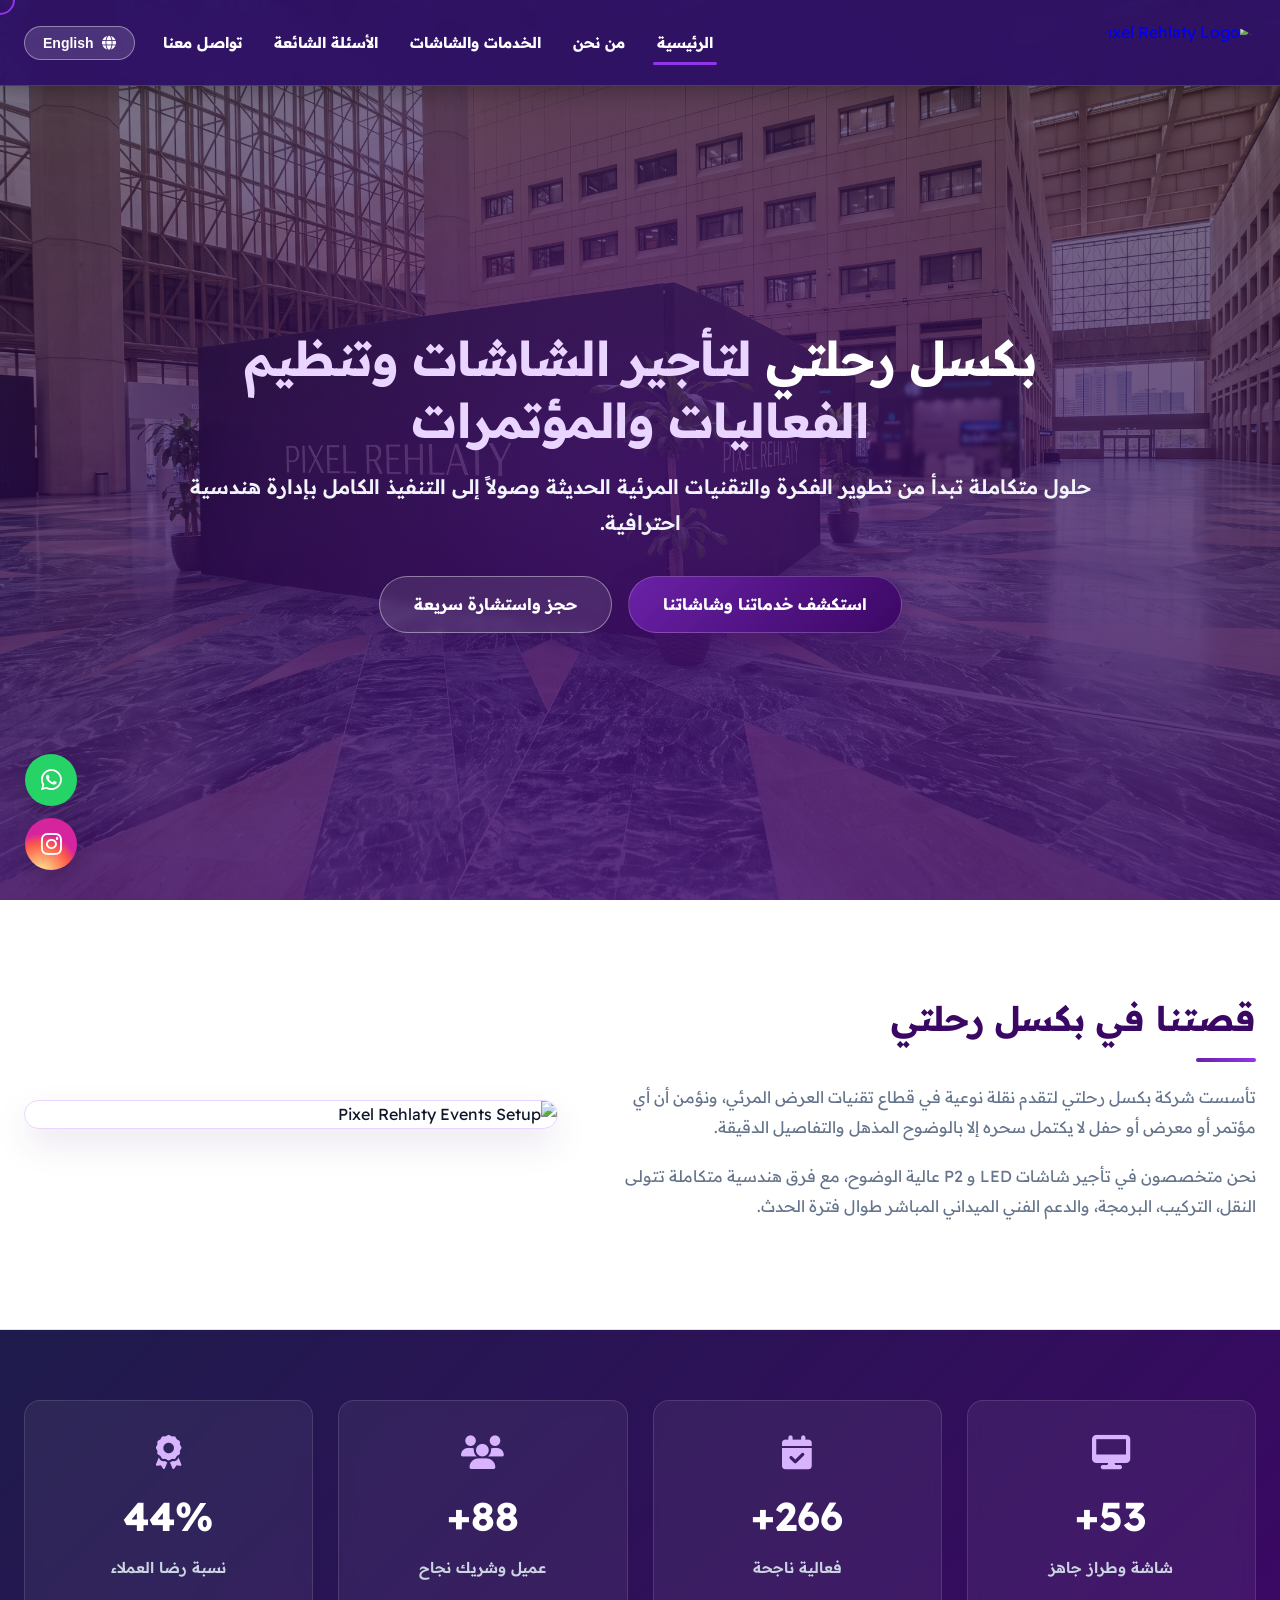
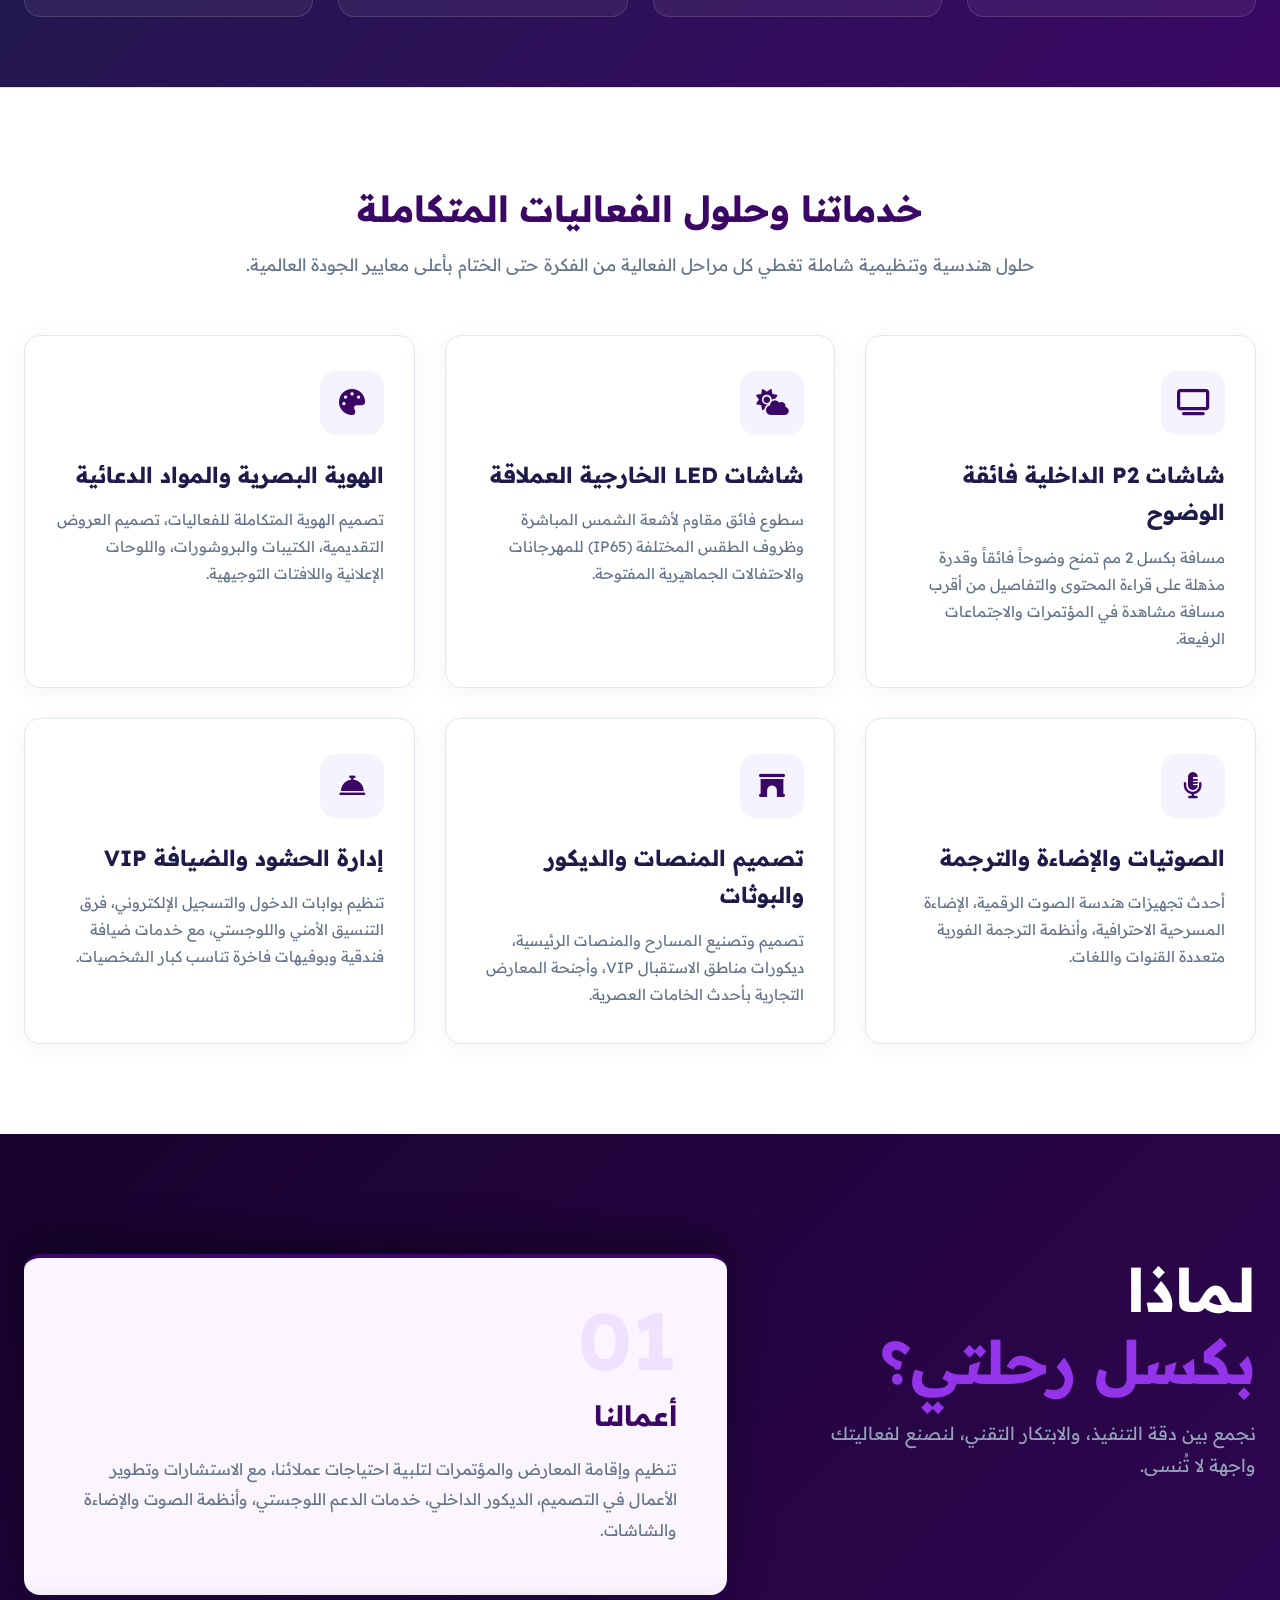
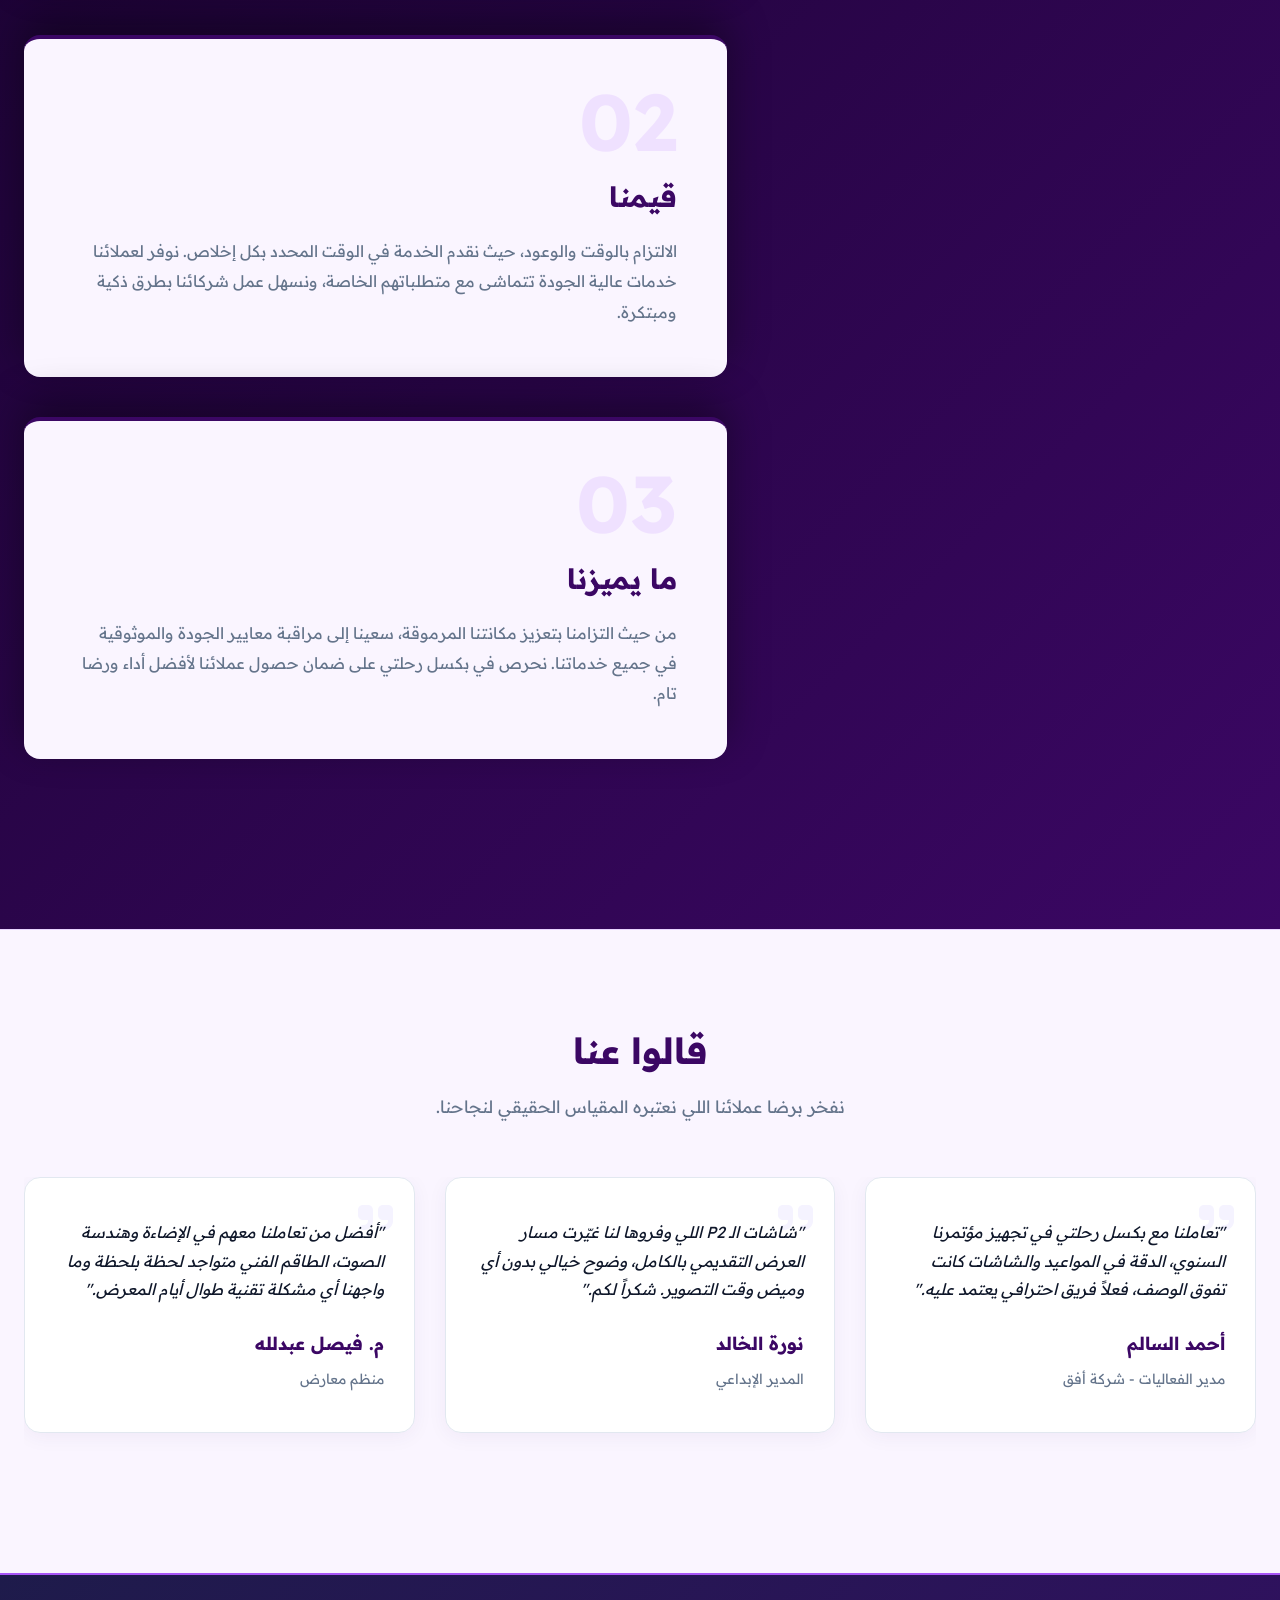
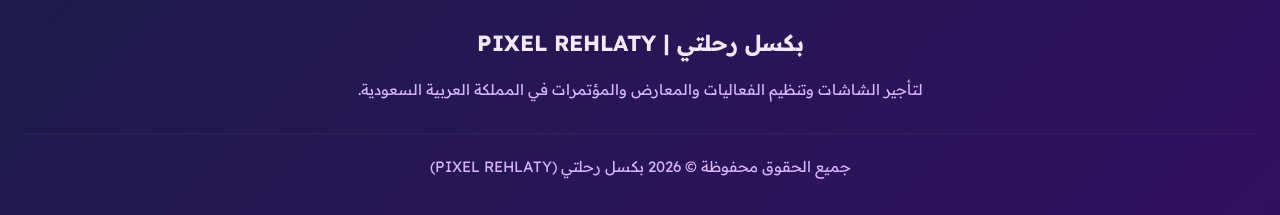
==== commit f8a88411: "Update index.html" ====
--- a/index.html
+++ b/index.html
@@ -48,14 +48,73 @@
             visibility: hidden;
         }
 
-        /* هيدر زجاجي نقي تماماً يأخذ شكل الخلفية والصورة وراها مباشرة بدون أي سمار */
-        header.site-header,
-        header.site-header.theme-dark,
-        header.site-header.theme-light {
+        /* هيدر زجاجي نقي تماماً يأخذ شكل الخلفية وراها مباشرة بدون أي سمار */
+        header.site-header {
             background: rgba(255, 255, 255, 0.04) !important;
             backdrop-filter: blur(12px) !important;
             -webkit-backdrop-filter: blur(12px) !important;
             border-bottom: 1px solid rgba(255, 255, 255, 0.15) !important;
+            transition: background 0.3s ease, border-color 0.3s ease;
+        }
+
+        /* توحيد لون روابط القائمة حسب الثيم */
+        header.site-header.theme-light .desktop-nav .nav-link,
+        header.site-header.theme-light .desktop-nav .nav-link.active,
+        header.site-header.theme-light .lang-btn,
+        header.site-header.theme-light .lang-btn span,
+        header.site-header.theme-light .lang-btn i {
+            color: #7c3aed !important;
+        }
+
+        header.site-header.theme-dark .desktop-nav .nav-link,
+        header.site-header.theme-dark .desktop-nav .nav-link.active,
+        header.site-header.theme-dark .lang-btn,
+        header.site-header.theme-dark .lang-btn span,
+        header.site-header.theme-dark .lang-btn i {
+            color: #ffffff !important;
+        }
+
+        /* زر الصعود للأعلى مع حلقة الاكتمال الدائرية */
+        .progress-wrap {
+            position: fixed;
+            right: 30px;
+            bottom: 30px;
+            height: 52px;
+            width: 52px;
+            cursor: pointer;
+            display: block;
+            border-radius: 50%;
+            z-index: 10000;
+            opacity: 0;
+            visibility: hidden;
+            transition: all 0.4s ease;
+            background: rgba(30, 27, 75, 0.9);
+            box-shadow: inset 0 0 0 3px rgba(168, 85, 247, 0.2);
+            backdrop-filter: blur(10px);
+        }
+        .progress-wrap.active-progress {
+            opacity: 1;
+            visibility: visible;
+        }
+        .progress-wrap .progress-value {
+            position: absolute;
+            top: 3px;
+            left: 3px;
+            height: 46px;
+            width: 46px;
+            background: #1e1b4b;
+            border-radius: 50%;
+            display: flex;
+            align-items: center;
+            justify-content: center;
+            font-size: 15px;
+            color: #c084fc;
+            transition: all 0.3s ease;
+        }
+        .progress-wrap:hover .progress-value {
+            background: #a855f7;
+            color: #ffffff;
+            transform: scale(0.92);
         }
 
         /* تأثير حركة الشعار المغناطيسية مع الماوس */
@@ -124,17 +183,14 @@
         <a href="https://instagram.com/pixelrehlaty" target="_blank" class="floating-instagram" title="Instagram"><i class="fa-brands fa-instagram"></i></a>
     </div>
 
-    <!-- زر التقدم الدائري باليمين -->
+    <!-- زر التقدم الدائري مع حلقة الاكتمال التفاعلية -->
     <div class="progress-wrap" id="scrollProgress">
-        <svg class="progress-circle svg-content" width="100%" height="100%" viewBox="-1 -1 102 102" style="display:none;">
-            <path d="M50,1 a49,49 0 0,1 0,98 a49,49 0 0,1 0,-98" />
-        </svg>
         <div class="progress-value">
             <i class="fa-solid fa-arrow-up"></i>
         </div>
     </div>
 
-    <!-- الهيدر الذكي -->
+    <!-- الهيدر الذكي مع القائمة العلوية الأصلية -->
     <header class="site-header">
         <div class="container header-flex">
             <div class="logo">
@@ -158,8 +214,8 @@
                 </div>
             </nav>
 
-            <button class="hamburger-btn" id="hamburgerBtn" aria-label="Toggle Navigation">
-                <i class="fa-solid fa-bars" id="hamburgerIcon"></i>
+            <button class="hamburger-btn" id="hamburgerIcon" aria-label="Toggle Navigation" style="display:none;">
+                <i class="fa-solid fa-bars"></i>
             </button>
         </div>
     </header>
@@ -370,14 +426,36 @@
         });
     </script>
 
-    <!-- السكربت الذكي لتحديد الرابط النشط تلقائياً -->
+    <!-- السكربت الذكي لتغيير الثيم وتحديد الرابط النشط تلقائياً -->
     <script>
         document.addEventListener("DOMContentLoaded", function() {
+            const header = document.querySelector('.site-header');
             const navLinks = document.querySelectorAll('.desktop-nav .nav-link');
             const sections = document.querySelectorAll('section[id], footer[id]');
 
             window.addEventListener('scroll', function() {
+                const headerBottom = 85;
+                let currentTheme = 'dark';
                 let currentSectionId = '';
+
+                document.querySelectorAll('section, footer').forEach(sec => {
+                    const rect = sec.getBoundingClientRect();
+                    if (rect.top <= headerBottom && rect.bottom > 0) {
+                        const themeAttr = sec.getAttribute('data-theme');
+                        if (themeAttr) {
+                            currentTheme = themeAttr;
+                        }
+                    }
+                });
+
+                if (currentTheme === 'light') {
+                    header.classList.add('theme-light');
+                    header.classList.remove('theme-dark');
+                } else {
+                    header.classList.add('theme-dark');
+                    header.classList.remove('theme-light');
+                }
+
                 let scrollPosition = window.scrollY + 200;
                 sections.forEach(sec => {
                     const sectionTop = sec.offsetTop;
@@ -400,7 +478,7 @@
         });
     </script>
 
-    <!-- سكربت العدادات والسلايدر وزر التقدم -->
+    <!-- سكربت العدادات والسلايدر وحلقة اكتمال التقدم الدائرية -->
     <script>
         document.addEventListener('DOMContentLoaded', function() {
             var swiper = new Swiper('.testimonialsSwiper', {
@@ -416,12 +494,6 @@
                 anchor.addEventListener('click', function (e) {
                     e.preventDefault();
                     document.querySelector(this.getAttribute('href')).scrollIntoView({ behavior: 'smooth' });
-                    document.getElementById('desktopNav').classList.remove('active');
-                    const icon = document.getElementById('hamburgerIcon');
-                    if(icon.classList.contains('fa-xmark')) {
-                        icon.classList.remove('fa-xmark');
-                        icon.classList.add('fa-bars');
-                    }
                 });
             });
 
@@ -432,7 +504,8 @@
                     const height = document.documentElement.scrollHeight - document.documentElement.clientHeight;
                     const scrollPercentage = height > 0 ? Math.round((scrollTotal / height) * 100) : 0;
                     
-                    scrollProgress.style.background = `conic-gradient(var(--accent-light) ${scrollPercentage}%, var(--purple-soft) ${scrollPercentage}%)`;
+                    // تعبئة حلقة التقدم الدائرية تدريجياً حسب التمرير
+                    scrollProgress.style.background = `conic-gradient(#a855f7 ${scrollPercentage}%, rgba(168, 85, 247, 0.15) ${scrollPercentage}%)`;
                     
                     if (scrollTotal > 100) scrollProgress.classList.add('active-progress');
                     else scrollProgress.classList.remove('active-progress');
@@ -521,4 +594,4 @@
         });
     </script>
 </body>
-</html>+</html>
